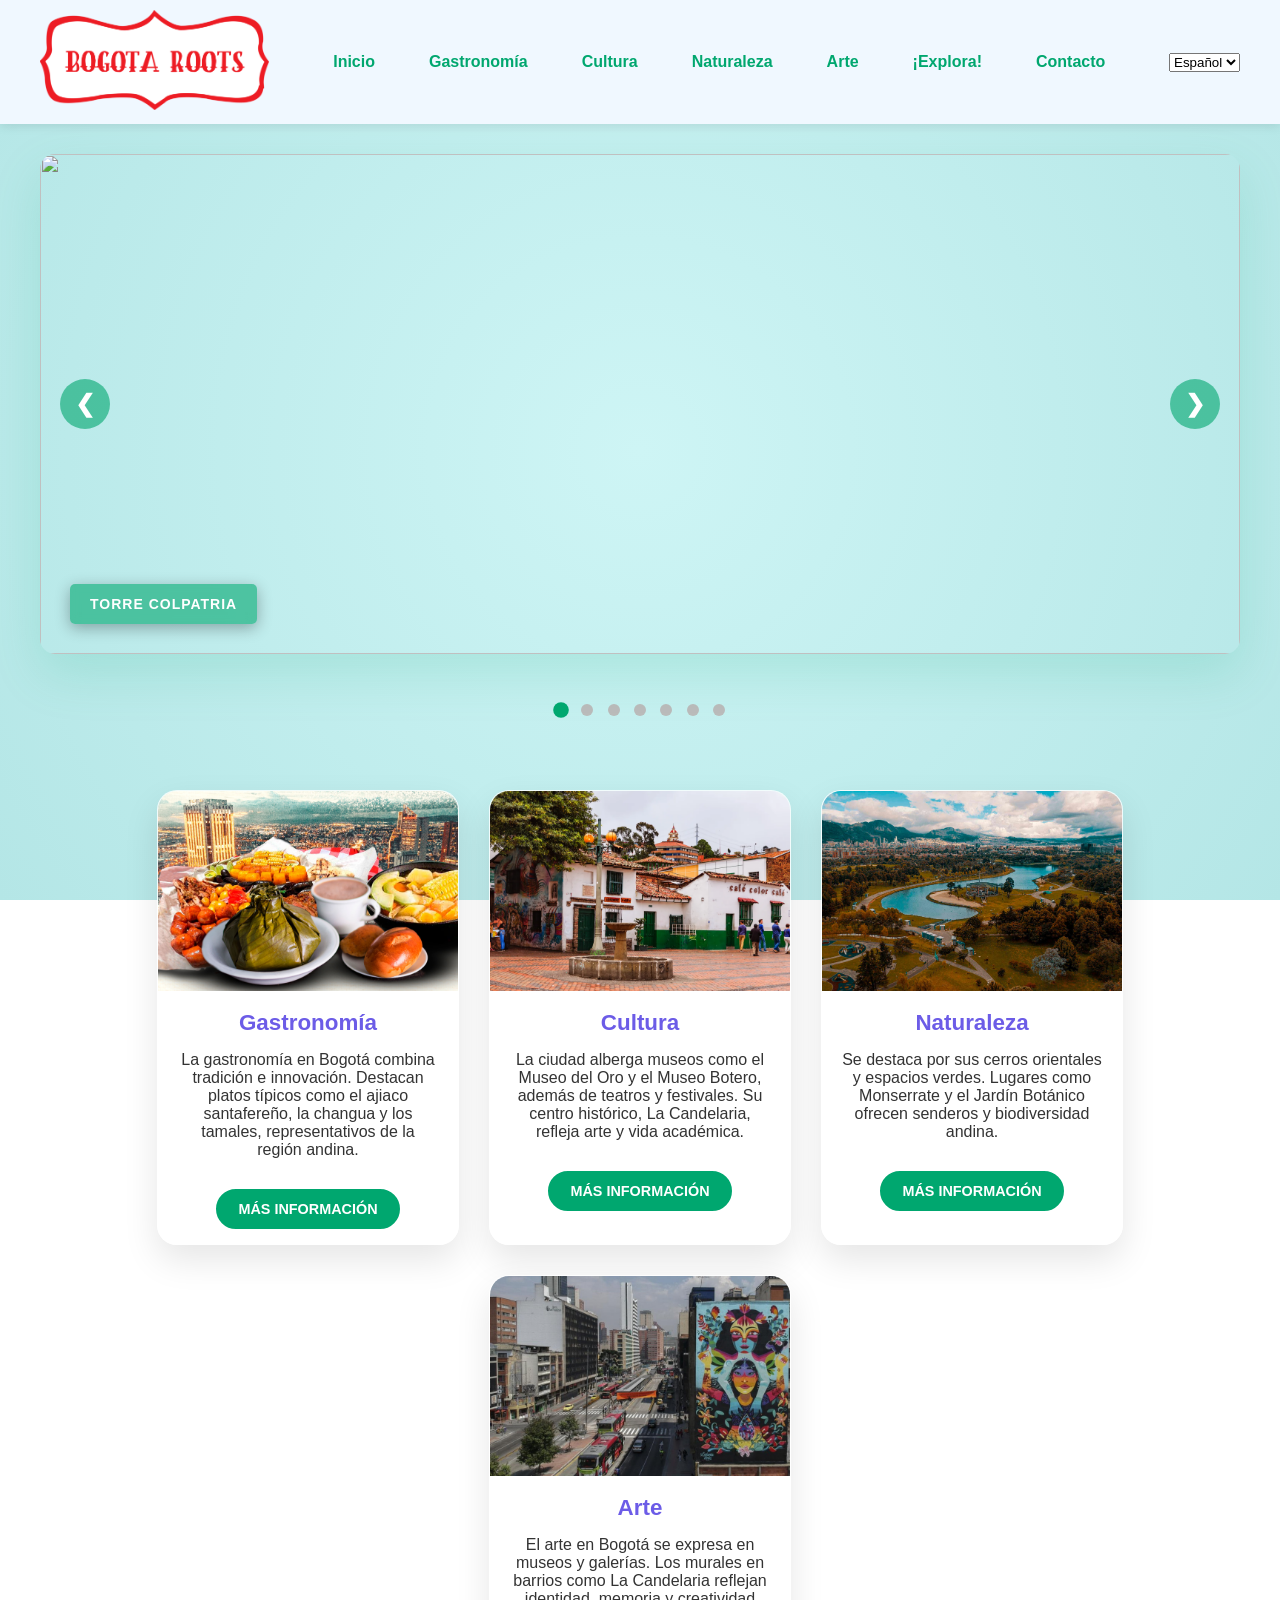
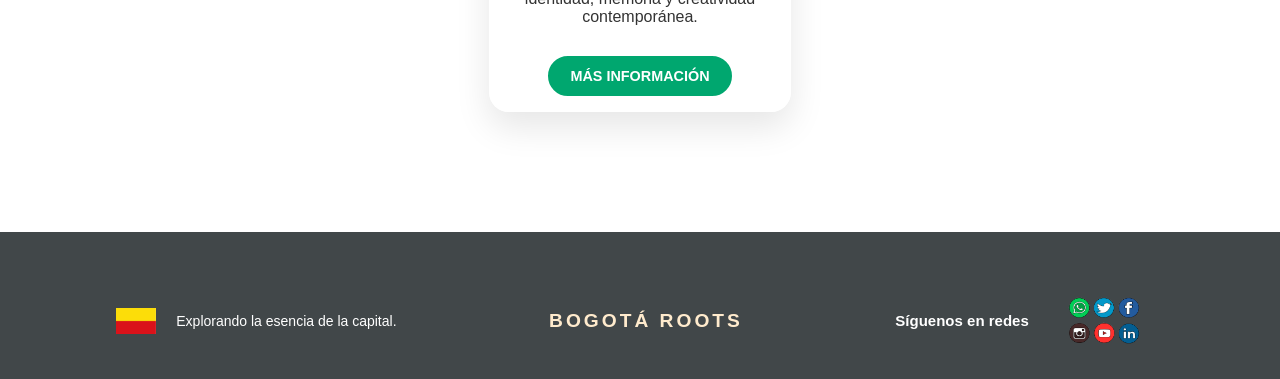
==== index.html @ 473b8977 "Add files via upload" ====
<!DOCTYPE html>

<html lang="es">

<head>

 <meta charset="UTF-8">

    <meta name="viewport" content="width=device-width, initial-scale=1.0">

    <title>Bogotá Roots</title>

    <link rel="stylesheet" href="css/estilos.css">

</head>

<body>

    <header>

        <div class="logo">

            <img src="images/BR.png" alt="Escudo de Bogotá" title="Bogotá Roots">

        </div>

        <nav>
    <ul>
        <li><a href="video.html" data-key="nav-inicio">Inicio</a></li>
        <li><a href="gastronomia.html" data-key="nav-gastronomia">Gastronomía</a></li>
        <li><a href="cultura.html" data-key="nav-cultura">Cultura</a></li>
        <li><a href="naturaleza.html" data-key="nav-naturaleza">Naturaleza</a></li>
        <li><a href="arte.html" data-key="nav-arte">Arte</a></li>
        <li><a href="explora!.html" data-key="nav-explora">¡Explora!</a></li>
        <li><a href="contacto.html" data-key="nav-contacto">Contacto</a></li>
    </ul>
</nav>
        <div class="idioma">
        <select id="language-select" onchange="changeLanguage()">
            <option value="es">Español</option>
            <option value="en">English</option>
        </select>
    </div>

    </header>

    <div class="slideshow-container">
        <div class="mySlides fade">
            <img src="images/fondo bogota.jpg" style="width:100%">
            <div class="text">Torre Colpatria</div>
        </div>

        <div class="mySlides fade">
            <img src="images/fondo bogota 2.jpg" style="width:100%">
            <div class="text">Catedral Primada</div>
        </div>

        <div class="mySlides fade">
            <img src="images/Monserrate-Bogota.jpg" style="width:100%">
            <div class="text">Monserrate</div>
        </div>

        <div class="mySlides fade">
            <img src="images/rock al parque.jpg" style="width:100%">
            <div class="text">Rock al Parque</div>
        </div>

        <div class="mySlides fade">
            <img src="images/chorro de quevedo.jpg" style="width:100%">
            <div class="text">Chorro de Quevedo</div>
        </div>

        <div class="mySlides fade">
            <img src="images/parque de la 93.jpg" style="width:100%">
            <div class="text">Parque de la 93</div>
        </div>

        <div class="mySlides fade">
            <img src="images/jardin botanico.jpg" style="width:100%">
            <div class="text">Jardín Botánico</div>
        </div>

        <a class="prev" onclick="plusSlides(-1)">&#10094;</a>
        <a class="next" onclick="plusSlides(1)">&#10095;</a>
    </div>

    <br>

    <div style="text-align:center">
        <span class="dot" onclick="currentSlide(1)"></span>
        <span class="dot" onclick="currentSlide(2)"></span>
        <span class="dot" onclick="currentSlide(3)"></span>
        <span class="dot" onclick="currentSlide(4)"></span>
        <span class="dot" onclick="currentSlide(5)"></span>
        <span class="dot" onclick="currentSlide(6)"></span>
        <span class="dot" onclick="currentSlide(7)"></span>
    </div>



    <section class="destacados">

        <div class="tarjetas">

            <div class="tarjeta">

                <img src="images/gastronomia.jpg" alt="Gastronomía">

                <h3>Gastronomía</h3>

                <p>La gastronomía en Bogotá combina tradición e innovación. Destacan platos típicos como el ajiaco santafereño, la changua y los tamales, representativos de la región andina.</p>

                <a href="gastronomia.html" class="btn" data-key="btn-mas">Más información</a>

            </div>

            <div class="tarjeta">

                <img src="images/cultura.jpg" alt="Cultura">

                <h3>Cultura</h3>

                <p>La ciudad alberga museos como el Museo del Oro y el Museo Botero, además de teatros y festivales. Su centro histórico, La Candelaria, refleja arte y vida académica.</p>

                <a href="cultura.html" class="btn" data-key="btn-mas">Más información</a>

            </div>

            <div class="tarjeta">

                <img src="images/nature.jpg" alt="Naturaleza">

                <h3>Naturaleza</h3>

                <p>Se destaca por sus cerros orientales y espacios verdes. Lugares como Monserrate y el Jardín Botánico ofrecen senderos y biodiversidad andina.</p>

                <a href="naturaleza.html" class="btn" data-key="btn-mas">Más información</a>

            </div>

            <div class="tarjeta">

                <img src="images/arte.jpg" alt="Arte">

                <h3>Arte</h3>

                <p>El arte en Bogotá se expresa en museos y galerías. Los murales en barrios como La Candelaria reflejan identidad, memoria y creatividad contemporánea.</p>

                <a href="arte.html" class="btn" data-key="btn-mas">Más información</a>

            </div>

        </div>

    </section>



    <footer>

    <div class="footer-container">

       <div class="footer-left">

    <div class="legend-wrapper">

        <img src="images/Bandera_bogota.png" alt="Bandera de Bogotá" class="footer-flag">

        <p data-key="footer-leyenda">Explorando la esencia de la capital.</p>

    </div>

</div>



        <div class="footer-center">

            <h1>Bogotá Roots</h1>

        </div>



        <div class="footer-right">

    <div class="social-wrapper">

        <span>Síguenos en redes</span>

        <img src="images/redes.png" alt="Redes Sociales" class="footer-social-img">

    </div>

</div>

</footer>



    <script>

        let slideIndex = 0;

        let timeoutId;

        showSlides();



        function plusSlides(n) {

            clearTimeout(timeoutId);

            showManual(slideIndex += n);

        }



        function currentSlide(n) {

            clearTimeout(timeoutId);

            showManual(slideIndex = n);

        }



        function showSlides() {

            let i;

            let slides = document.getElementsByClassName("mySlides");

            let dots = document.getElementsByClassName("dot");

            for (i = 0; i < slides.length; i++) {

                slides[i].style.display = "none";  

            }

            slideIndex++;

            if (slideIndex > slides.length) {slideIndex = 1}    

            for (i = 0; i < dots.length; i++) {

                dots[i].className = dots[i].className.replace(" active", "");

            }

            slides[slideIndex-1].style.display = "block";  

            dots[slideIndex-1].className += " active";

            timeoutId = setTimeout(showSlides, 5000);

        }



        function showManual(n) {

            let i;

            let slides = document.getElementsByClassName("mySlides");

            let dots = document.getElementsByClassName("dot");

            if (n > slides.length) {slideIndex = 1}    

            if (n < 1) {slideIndex = slides.length}

            for (i = 0; i < slides.length; i++) {

                slides[i].style.display = "none";  

            }

            for (i = 0; i < dots.length; i++) {

                dots[i].className = dots[i].className.replace(" active", "");

            }

            slides[slideIndex-1].style.display = "block";  

            dots[slideIndex-1].className += " active";

            timeoutId = setTimeout(showSlides, 5000);

        }

    </script>

</body>

</html>
---- css/estilos.css ----
body {
    font-family: 'Montserrat', sans-serif;
    margin: 0;
    padding: 0;
    color: #333;
    background: radial-gradient(circle, rgba(206,245,245,1) 0%, rgba(180,230,230,1) 100%);
    background-attachment: fixed;
    min-height: 100vh;
}

h1 {
    font-family: 'Montserrat', sans-serif;
    font-weight: 700;
    text-transform: uppercase;
    letter-spacing: 3px; 
    font-size: 2.5rem;
}

h2 {
    font-family: 'Montserrat', sans-serif;
    font-weight: 700;
    color: #2d3436;
    font-size: 2rem;
    margin-bottom: 20px;
}

h3 {
    font-family: 'Montserrat', sans-serif;
    font-weight: 700;
    color: #6c5ce7; 
    font-size: 1.4rem;
    margin-top: 15px;
}

a {
    text-decoration: none;
    color: rgb(0, 167, 111);
    transition: 0.3s;
}

header {
    display: flex;
    flex-wrap: wrap;
    justify-content: space-between;
    align-items: center;
    background-color: aliceblue;
    color: black;
    padding: 10px 40px;
    box-shadow: 0 2px 10px rgba(0,0,0,0.1);
}

header .logo img {
    max-height: 100px;
    width: auto;
}

header nav ul {
    list-style: none;
    margin: 0;
    padding: 0;
    display: flex;
}

header nav ul li {
    margin: 0 15px;
}

header nav ul li a {
    font-weight: 700;
    padding: 8px 12px;
    border-radius: 5px;
}

header nav ul li a:hover {
    color: white;
    background-color: #00a76f;
    border-bottom: none;
}

.slideshow-container {
    max-width: 1200px; 
    position: relative;
    margin: 30px auto; 
    overflow: hidden;
    border-radius: 15px; 
    box-shadow: 0 20px 50px rgba(0, 167, 111, 0.15); 
}

.mySlides img {
    width: 100%;
    height: 500px;
    object-fit: cover;
    vertical-align: middle;
}

.prev, .next {
    cursor: pointer;
    position: absolute;
    top: 50%;
    transform: translateY(-50%);
    width: 50px;
    height: 50px;
    display: flex;
    align-items: center;
    justify-content: center;
    color: white;
    font-weight: bold;
    font-size: 24px;
    transition: 0.4s ease;
    border-radius: 50%;
    user-select: none;
    background-color: rgba(0, 167, 111, 0.6);
    text-decoration: none;
    z-index: 10;
}

.next {
    right: 20px;
}

.prev {
    left: 20px;
}

.prev:hover, .next:hover {
    background-color: rgba(0, 0, 0, 0.8);
    transform: translateY(-50%) scale(1.1);
}

.text {
    color: #ffffff;
    font-size: 14px;
    font-weight: 700;
    text-transform: uppercase;
    letter-spacing: 1px;
    padding: 12px 20px;
    position: absolute;
    bottom: 30px;
    left: 30px;
    background-color: rgba(0, 167, 111, 0.6);
    border-radius: 5px;
    backdrop-filter: blur(5px);
    box-shadow: 0 4px 15px rgba(0,0,0,0.3);
}

.dot {
    cursor: pointer;
    height: 12px;
    width: 12px;
    margin: 0 5px;
    background-color: #bbb;
    border-radius: 50%;
    display: inline-block;
    transition: 0.3s;
}

.active, .dot:hover {
    background-color: #00a76f;
    transform: scale(1.3);
}

.fade {
    animation-name: fade;
    animation-duration: 1.5s;
}

@keyframes fade {
    from {opacity: .4} 
    to {opacity: 1}
}

.destacados {
    padding: 50px 20px;
    text-align: center;
}

.tarjetas {
    display: flex;
    justify-content: center;
    flex-wrap: wrap;
    gap: 30px;
    padding: 20px;
}

.tarjeta {
    background-color: rgba(255, 255, 255, 0.7);
    backdrop-filter: blur(10px);
    border-radius: 20px;
    width: 300px;
    overflow: hidden;
    box-shadow: 0 15px 35px rgba(0, 0, 0, 0.1);
    transition: 0.4s ease;
    border: 1px solid rgba(255, 255, 255, 0.3);
}

.tarjeta:hover {
    transform: translateY(-10px);
    box-shadow: 0 20px 40px rgba(0, 167, 111, 0.2); 
}

.tarjeta img {
    width: 100%;
    height: 200px;
    object-fit: cover;
}

.tarjeta h3, .tarjeta p, .tarjeta .btn {
    margin: 15px 20px;
}

.btn {
    display: inline-block;
    padding: 10px 20px;
    background-color: #00a76f;
    color: #ffffff;
    border-radius: 50px;
    font-size: 0.9rem;
    font-weight: 700;
    text-transform: uppercase;
    transition: 0.3s;
    border: 2px solid #00a76f;
}

.btn:hover {
    background-color: transparent;
    color: #00a76f;
}

footer {
    background-color: rgba(45, 52, 54, 0.9);
    color: #ffffff;
    padding: 60px 0 30px 0;
    margin-top: 50px;
}

.footer-container {
    display: flex;
    justify-content: space-around;
    align-items: center;
    max-width: 1200px;
    margin: 0 auto;
    flex-wrap: wrap;
}
.footer-left {
    display: flex;
    align-items: center;
}

.legend-wrapper {
    display: flex;
    align-items: center;
    gap: 10px;
}

.footer-flag {
    height: 20px; 
    width: auto;
    margin: 0;
}

.legend-wrapper p {
    margin: 0;
    font-size: 14px;
}

.footer-flag {
    height: 25px;
    width: auto;
}

.footer-center h1 {
    font-size: 1.2rem; 
    color: blanchedalmond;
    margin: 0;
}

.footer-social-img {
    height: 50px; 
    width: auto;
    transition: transform 0.3s ease, filter 0.3s ease;
    cursor: pointer;
}

.footer-social-img:hover {
    transform: scale(1.2); 
    filter: brightness(1.2); 
}

.social-wrapper {
    display: flex;
    align-items: center;
    gap: 15px; 
}

.social-wrapper span {
    font-size: 15px;
    font-weight: 600;
}

/* ESTILOS PÁGINA GASTRONOMÍA */


.seccion-detalle {
    max-width: 1200px;
    margin: 40px auto;
    padding: 20px;
    font-family: 'Montserrat', sans-serif; 
}
.titulo-seccion {
    text-align: center;
    font-size: 3.5rem;
    font-weight: 800;
    margin: 60px 0 20px 0;
    text-transform: uppercase;
    letter-spacing: 1px;
    
   
    background: linear-gradient(to right, #6c5ce7, #00a76f);
    -webkit-background-clip: text;
    -webkit-text-fill-color: transparent;
    
    
    text-shadow: 2px 4px 10px rgba(0, 0, 0, 0.1);
    
    
    font-family: 'Montserrat', sans-serif;
}
.subtitulo {
    color: #00a76f; 
    border-left: 8px solid #00a76f;
    padding-left: 15px;
    margin: 40px 0 20px 0;
}


.experiencias-grid {
    display: grid;
    grid-template-columns: repeat(auto-fit, minmax(300px, 1fr));
    gap: 30px;
    margin-bottom: 50px;
}


.experiencia-item {
    background: rgba(255, 255, 255, 0.7); 
    backdrop-filter: blur(10px);
    border-radius: 15px;
    overflow: hidden; 
    box-shadow: 0 15px 35px rgba(0, 0, 0, 0.1);
    transition: 0.4s ease;
    border: 1px solid rgba(255, 255, 255, 0.3); 
    display: flex;
    flex-direction: column;
}

.experiencia-item:hover {
    transform: translateY(-10px); 
}


.experiencia-item img {
    width: 100%;
    height: 250px;
    object-fit: cover; 
}

.experiencia-item h4 {
    padding: 15px 15px 5px 15px;
    color: #6c5ce7; 
    font-size: 1.4rem;
    font-weight: 700;
    font-family: 'Montserrat', sans-serif;
}

.experiencia-item p {
    padding: 0 15px 20px 15px;
    color: #333; 
    line-height: 1.6;
    font-size: 1rem;
}


nav ul li a[href="index.html"] {
    background-color: #00a76f;
    color: white;
    padding: 10px 20px;
    border-radius: 20px;
    text-decoration: none;
    font-weight: bold;
    transition: 0.3s;
}

nav ul li a[href="index.html"]:hover {
    background-color: #007d53;
}

.footer-flag {
    width: 40px;
    height: auto;
    margin-right: 10px;
}

.footer-social-img {
    width: 120px;
    height: auto;
}

@media (max-width: 800px) {
    header {
        flex-direction: column;
    }
    header nav ul {
        flex-direction: column;
        align-items: center;
        margin-top: 20px;
    }
    header nav ul li {
        margin: 10px 0;
    }
}
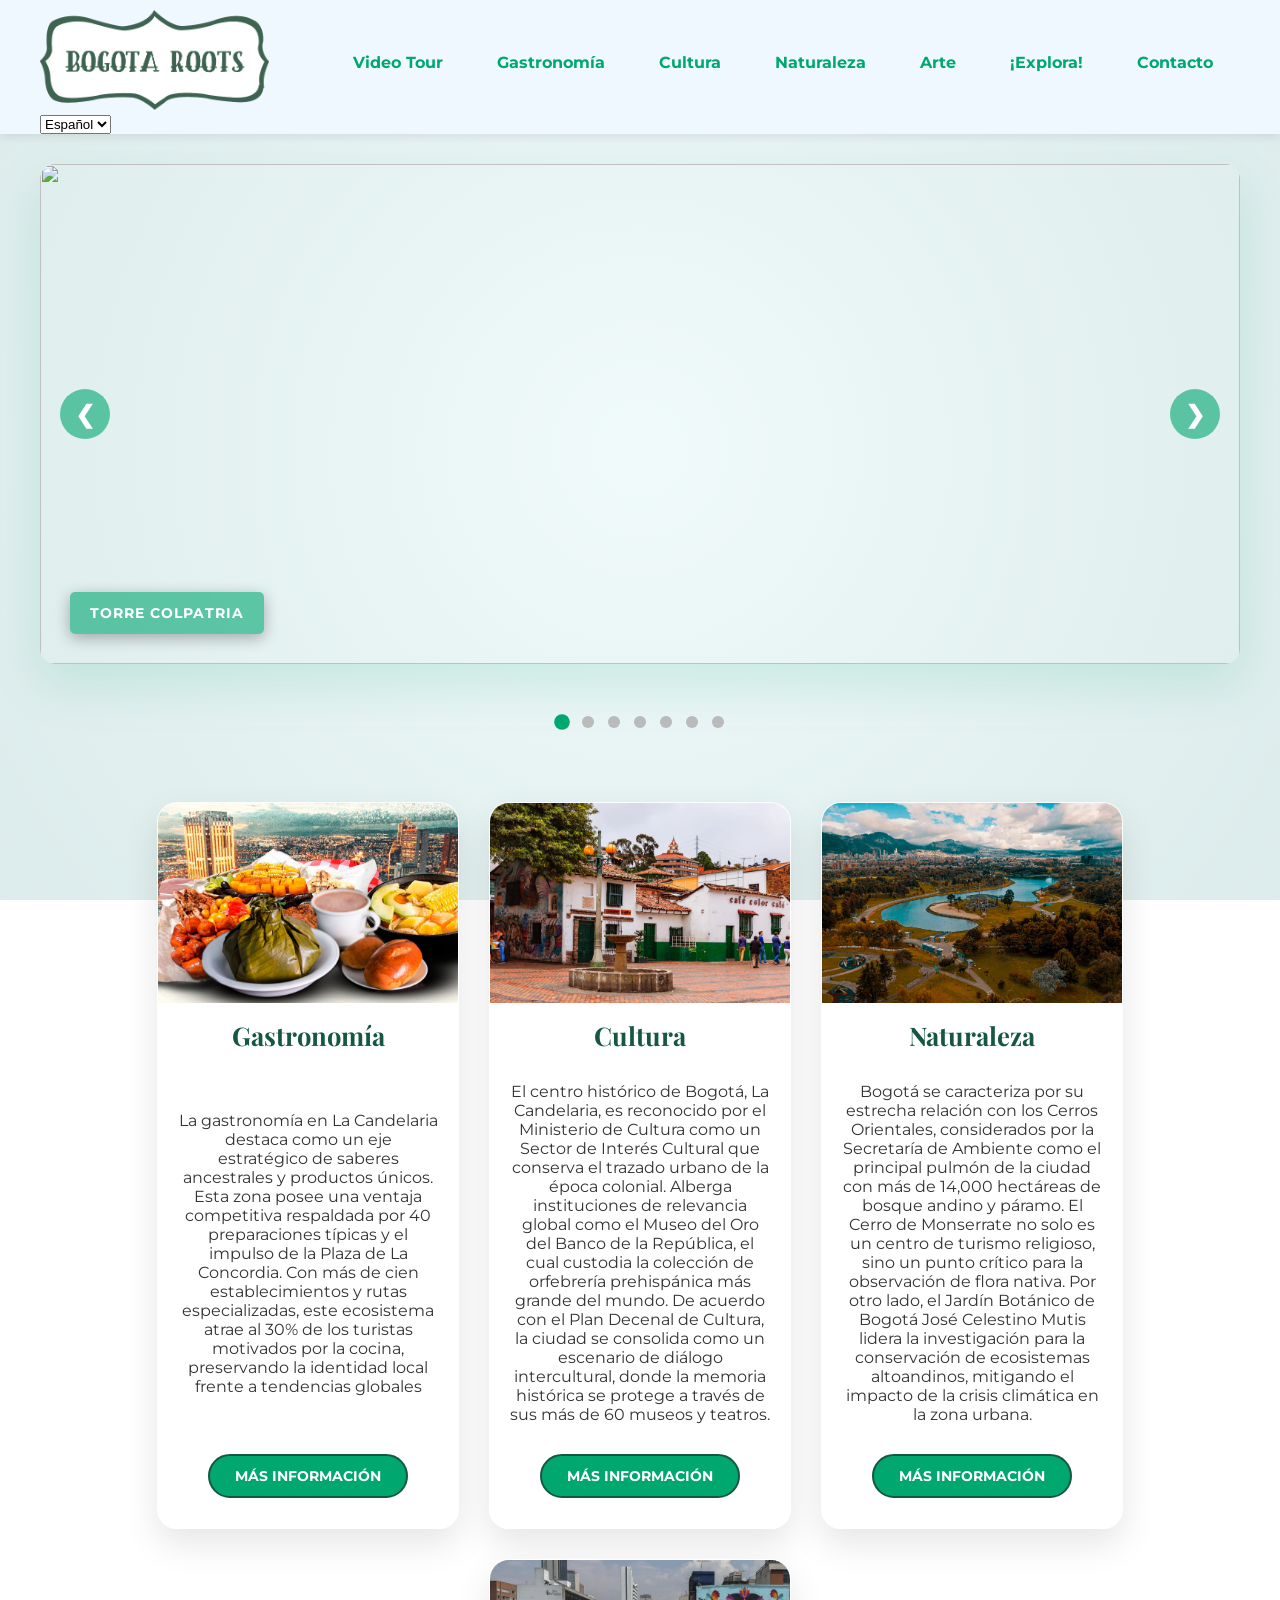
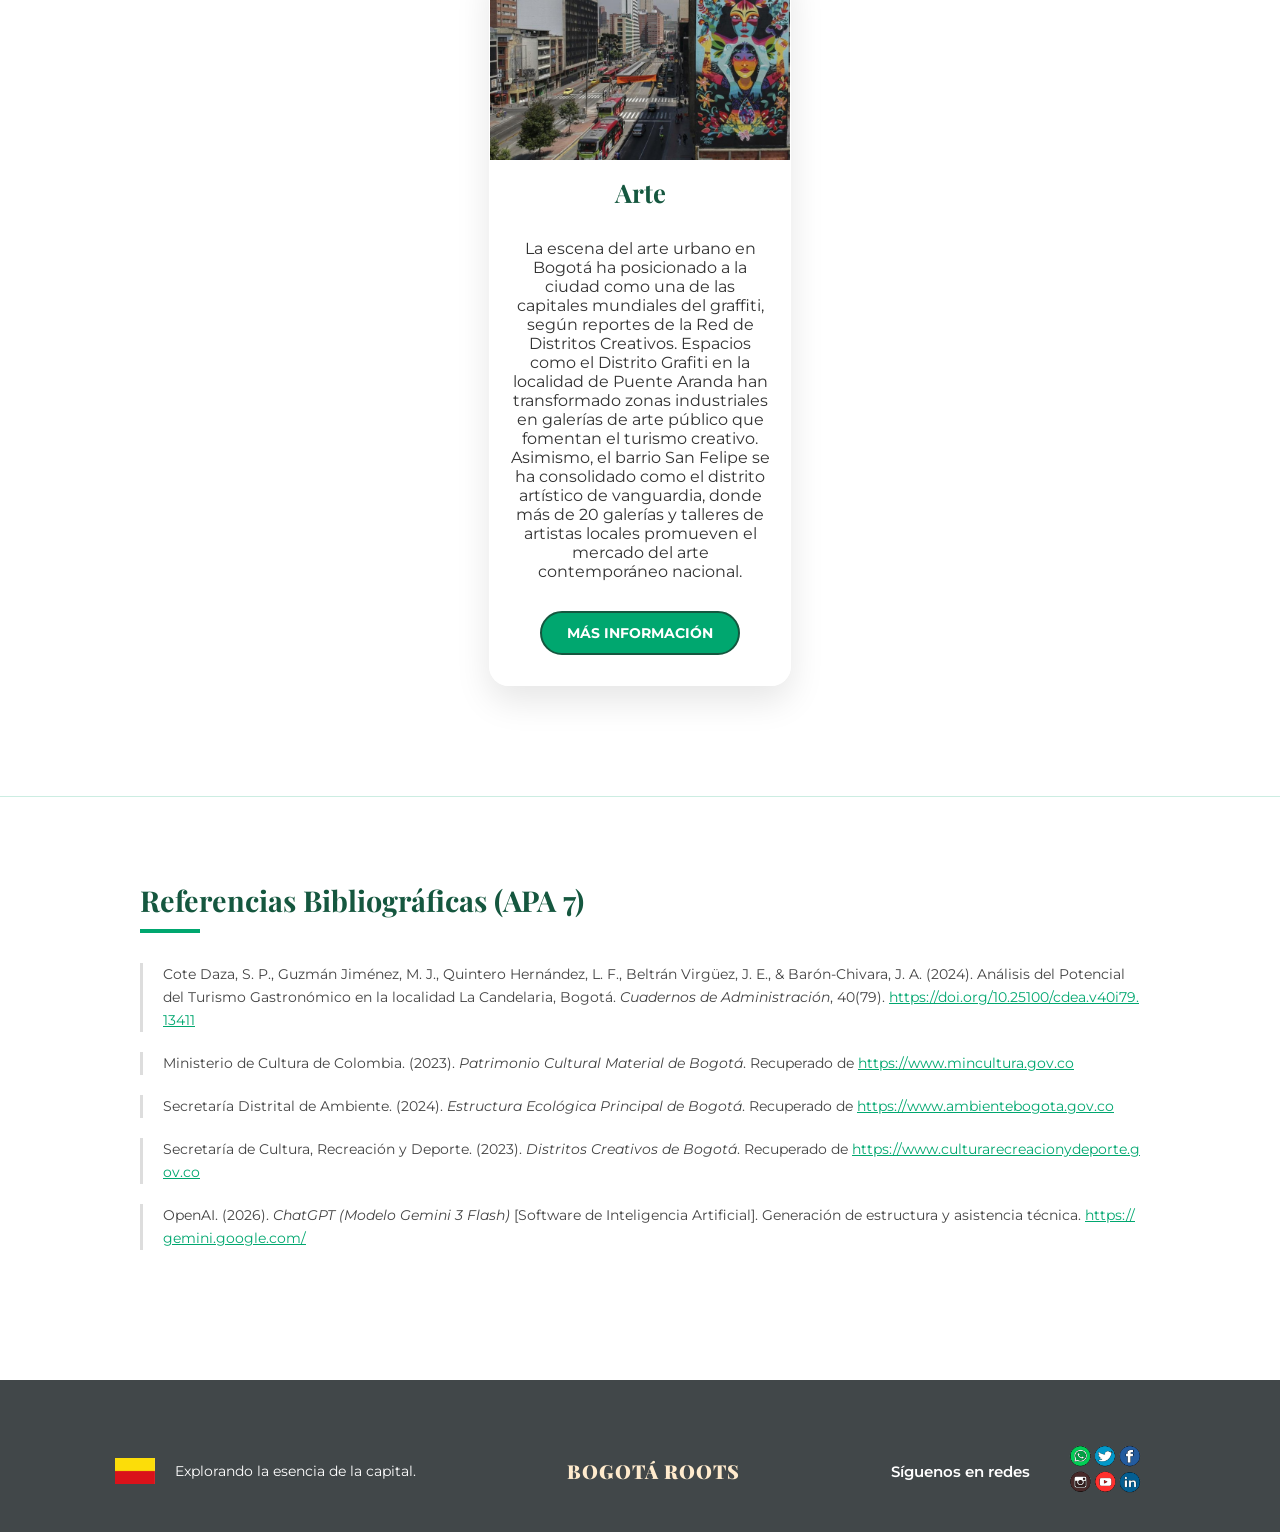
==== commit 2d5d4bdb: "Add files via upload" ====
--- a/index.html
+++ b/index.html
@@ -20,13 +20,13 @@
 
         <div class="logo">
 
-            <img src="images/BR.png" alt="Escudo de Bogotá" title="Bogotá Roots">
+            <img src="images/BR.png" alt="Logo" title="Bogotá Roots">
 
         </div>
 
         <nav>
     <ul>
-        <li><a href="video.html" data-key="nav-inicio">Inicio</a></li>
+        <li><a href="video.html" data-key="nav-inicio">Video Tour</a></li>
         <li><a href="gastronomia.html" data-key="nav-gastronomia">Gastronomía</a></li>
         <li><a href="cultura.html" data-key="nav-cultura">Cultura</a></li>
         <li><a href="naturaleza.html" data-key="nav-naturaleza">Naturaleza</a></li>
@@ -108,7 +108,7 @@
 
                 <h3>Gastronomía</h3>
 
-                <p>La gastronomía en Bogotá combina tradición e innovación. Destacan platos típicos como el ajiaco santafereño, la changua y los tamales, representativos de la región andina.</p>
+                <p>La gastronomía en La Candelaria destaca como un eje estratégico de saberes ancestrales y productos únicos. Esta zona posee una ventaja competitiva respaldada por 40 preparaciones típicas y el impulso de la Plaza de La Concordia. Con más de cien establecimientos y rutas especializadas, este ecosistema atrae al 30% de los turistas motivados por la cocina, preservando la identidad local frente a tendencias globales</p>
 
                 <a href="gastronomia.html" class="btn" data-key="btn-mas">Más información</a>
 
@@ -120,7 +120,7 @@
 
                 <h3>Cultura</h3>
 
-                <p>La ciudad alberga museos como el Museo del Oro y el Museo Botero, además de teatros y festivales. Su centro histórico, La Candelaria, refleja arte y vida académica.</p>
+                <p>El centro histórico de Bogotá, La Candelaria, es reconocido por el Ministerio de Cultura como un Sector de Interés Cultural que conserva el trazado urbano de la época colonial. Alberga instituciones de relevancia global como el Museo del Oro del Banco de la República, el cual custodia la colección de orfebrería prehispánica más grande del mundo. De acuerdo con el Plan Decenal de Cultura, la ciudad se consolida como un escenario de diálogo intercultural, donde la memoria histórica se protege a través de sus más de 60 museos y teatros.</p>
 
                 <a href="cultura.html" class="btn" data-key="btn-mas">Más información</a>
 
@@ -132,7 +132,7 @@
 
                 <h3>Naturaleza</h3>
 
-                <p>Se destaca por sus cerros orientales y espacios verdes. Lugares como Monserrate y el Jardín Botánico ofrecen senderos y biodiversidad andina.</p>
+                <p>Bogotá se caracteriza por su estrecha relación con los Cerros Orientales, considerados por la Secretaría de Ambiente como el principal pulmón de la ciudad con más de 14,000 hectáreas de bosque andino y páramo. El Cerro de Monserrate no solo es un centro de turismo religioso, sino un punto crítico para la observación de flora nativa. Por otro lado, el Jardín Botánico de Bogotá José Celestino Mutis lidera la investigación para la conservación de ecosistemas altoandinos, mitigando el impacto de la crisis climática en la zona urbana.</p>
 
                 <a href="naturaleza.html" class="btn" data-key="btn-mas">Más información</a>
 
@@ -144,7 +144,7 @@
 
                 <h3>Arte</h3>
 
-                <p>El arte en Bogotá se expresa en museos y galerías. Los murales en barrios como La Candelaria reflejan identidad, memoria y creatividad contemporánea.</p>
+                <p>La escena del arte urbano en Bogotá ha posicionado a la ciudad como una de las capitales mundiales del graffiti, según reportes de la Red de Distritos Creativos. Espacios como el Distrito Grafiti en la localidad de Puente Aranda han transformado zonas industriales en galerías de arte público que fomentan el turismo creativo. Asimismo, el barrio San Felipe se ha consolidado como el distrito artístico de vanguardia, donde más de 20 galerías y talleres de artistas locales promueven el mercado del arte contemporáneo nacional.</p>
 
                 <a href="arte.html" class="btn" data-key="btn-mas">Más información</a>
 
@@ -153,7 +153,24 @@
         </div>
 
     </section>
-
+<section class="seccion-referencias">
+    <div class="contenedor-referencias">
+        <h2 class="titulo-referencias">Referencias Bibliográficas (APA 7)</h2>
+        <div class="linea-decorativa"></div>
+        
+        <ul class="lista-referencias">
+            <li>Cote Daza, S. P., Guzmán Jiménez, M. J., Quintero Hernández, L. F., Beltrán Virgüez, J. E., & Barón-Chivara, J. A. (2024). Análisis del Potencial del Turismo Gastronómico en la localidad La Candelaria, Bogotá. <i>Cuadernos de Administración</i>, 40(79). <a href="https://doi.org/10.25100/cdea.v40i79.13411" target="_blank">https://doi.org/10.25100/cdea.v40i79.13411</a></li>
+            
+            <li>Ministerio de Cultura de Colombia. (2023). <i>Patrimonio Cultural Material de Bogotá</i>. Recuperado de <a href="https://www.mincultura.gov.co" target="_blank">https://www.mincultura.gov.co</a></li>
+            
+            <li>Secretaría Distrital de Ambiente. (2024). <i>Estructura Ecológica Principal de Bogotá</i>. Recuperado de <a href="https://www.ambientebogota.gov.co" target="_blank">https://www.ambientebogota.gov.co</a></li>
+            
+            <li>Secretaría de Cultura, Recreación y Deporte. (2023). <i>Distritos Creativos de Bogotá</i>. Recuperado de <a href="https://www.culturarecreacionydeporte.gov.co" target="_blank">https://www.culturarecreacionydeporte.gov.co</a></li>
+            
+            <li>OpenAI. (2026). <i>ChatGPT (Modelo Gemini 3 Flash)</i> [Software de Inteligencia Artificial]. Generación de estructura y asistencia técnica. <a href="https://gemini.google.com/" target="_blank">https://gemini.google.com/</a></li>
+        </ul>
+    </div>
+</section>
 
 
     <footer>
@@ -187,8 +204,10 @@
     <div class="social-wrapper">
 
         <span>Síguenos en redes</span>
+        <a href="https://linktr.ee/CoversNoPro" target="_blank" rel="noopener noreferrer">
 
         <img src="images/redes.png" alt="Redes Sociales" class="footer-social-img">
+        </a>
 
     </div>
 
--- a/css/estilos.css
+++ b/css/estilos.css
@@ -1,34 +1,37 @@
+@import url('https://fonts.googleapis.com/css2?family=Montserrat:wght@300;400;700&family=Playfair+Display:wght@700;900&display=swap');
+
 body {
     font-family: 'Montserrat', sans-serif;
     margin: 0;
     padding: 0;
     color: #333;
-    background: radial-gradient(circle, rgba(206,245,245,1) 0%, rgba(180,230,230,1) 100%);
+    background: radial-gradient(circle, rgba(240,250,250,1) 0%, rgba(220,235,235,1) 100%);
     background-attachment: fixed;
     min-height: 100vh;
 }
 
 h1 {
-    font-family: 'Montserrat', sans-serif;
+    font-family: 'Playfair Display', serif; 
+    font-weight: 900;
+    text-transform: uppercase;
+    letter-spacing: 1px; 
+    font-size: 3rem;
+}
+
+h2 {
+    font-family: 'Playfair Display', serif; 
     font-weight: 700;
-    text-transform: uppercase;
-    letter-spacing: 3px; 
-    font-size: 2.5rem;
-}
-
-h2 {
-    font-family: 'Montserrat', sans-serif;
+    color: #15573f; 
+    font-size: 2.2rem;
+    margin-bottom: 25px;
+}
+
+
+h3, .tarjeta h3, .experiencia-item h4 {
+    font-family: 'Playfair Display', serif;
     font-weight: 700;
-    color: #2d3436;
-    font-size: 2rem;
-    margin-bottom: 20px;
-}
-
-h3 {
-    font-family: 'Montserrat', sans-serif;
-    font-weight: 700;
-    color: #6c5ce7; 
-    font-size: 1.4rem;
+    color: #15573f; 
+    font-size: 1.6rem;
     margin-top: 15px;
 }
 
@@ -45,7 +48,7 @@
     align-items: center;
     background-color: aliceblue;
     color: black;
-    padding: 10px 40px;
+    padding: 10px 40px 0px 40px;
     box-shadow: 0 2px 10px rgba(0,0,0,0.1);
 }
 
@@ -191,6 +194,17 @@
     box-shadow: 0 15px 35px rgba(0, 0, 0, 0.1);
     transition: 0.4s ease;
     border: 1px solid rgba(255, 255, 255, 0.3);
+
+   
+    display: flex;
+    flex-direction: column;
+    min-height: 620px; 
+}
+.tarjeta p {
+    margin: 15px 20px;
+    flex-grow: 1; 
+    display: flex;
+    align-items: center; 
 }
 
 .tarjeta:hover {
@@ -207,18 +221,26 @@
 .tarjeta h3, .tarjeta p, .tarjeta .btn {
     margin: 15px 20px;
 }
+.tarjeta .btn {
+    align-self: center; 
+    margin-bottom: 30px; 
+    width: fit-content;
+}
 
 .btn {
     display: inline-block;
-    padding: 10px 20px;
+    padding: 12px 25px;
     background-color: #00a76f;
     color: #ffffff;
     border-radius: 50px;
-    font-size: 0.9rem;
+    font-family: 'Montserrat', sans-serif;
+    font-size: 0.85rem;
     font-weight: 700;
     text-transform: uppercase;
     transition: 0.3s;
-    border: 2px solid #00a76f;
+    border: 2px solid #15573f; 
+    margin: 15px 20px 25px 20px; 
+    align-self: center;
 }
 
 .btn:hover {
@@ -308,9 +330,9 @@
 }
 .titulo-seccion {
     text-align: center;
-    font-size: 3.5rem;
-    font-weight: 800;
-    margin: 60px 0 20px 0;
+    font-size: 2.0rem;
+    font-weight: 900;
+    margin: 5px 0 5px 0;
     text-transform: uppercase;
     letter-spacing: 1px;
     
@@ -417,4 +439,65 @@
     header nav ul li {
         margin: 10px 0;
     }
+}
+/*REFERENCIAS (APA 7)*/
+
+.seccion-referencias {
+    background-color: rgba(255, 255, 255, 0.5); 
+    backdrop-filter: blur(5px);
+    padding: 60px 20px;
+    margin-top: 40px;
+    border-top: 1px solid rgba(0, 167, 111, 0.2);
+}
+
+.contenedor-referencias {
+    max-width: 1000px;
+    margin: 0 auto;
+    text-align: left; 
+}
+
+.titulo-referencias {
+    font-family: 'Playfair Display', serif; 
+    color: #15573f; 
+    font-size: 1.8rem;
+    margin-bottom: 10px;
+    background: none; 
+    -webkit-text-fill-color: initial; 
+}
+
+.linea-decorativa {
+    width: 60px;
+    height: 4px;
+    background-color: #00a76f;
+    margin-bottom: 30px;
+}
+
+.lista-referencias {
+    list-style: none;
+    padding: 0;
+}
+
+.lista-referencias li {
+    font-size: 0.9rem;
+    color: #444;
+    margin-bottom: 20px;
+    line-height: 1.6;
+    padding-left: 20px;
+    border-left: 3px solid #ddd;
+    transition: 0.3s;
+}
+
+.lista-referencias li:hover {
+    border-left: 3px solid #00a76f;
+    color: #000;
+}
+
+.lista-referencias a {
+    color: #00a76f;
+    text-decoration: underline;
+    word-break: break-all;
+}
+
+.lista-referencias a:hover {
+    color: #6c5ce7; 
 }
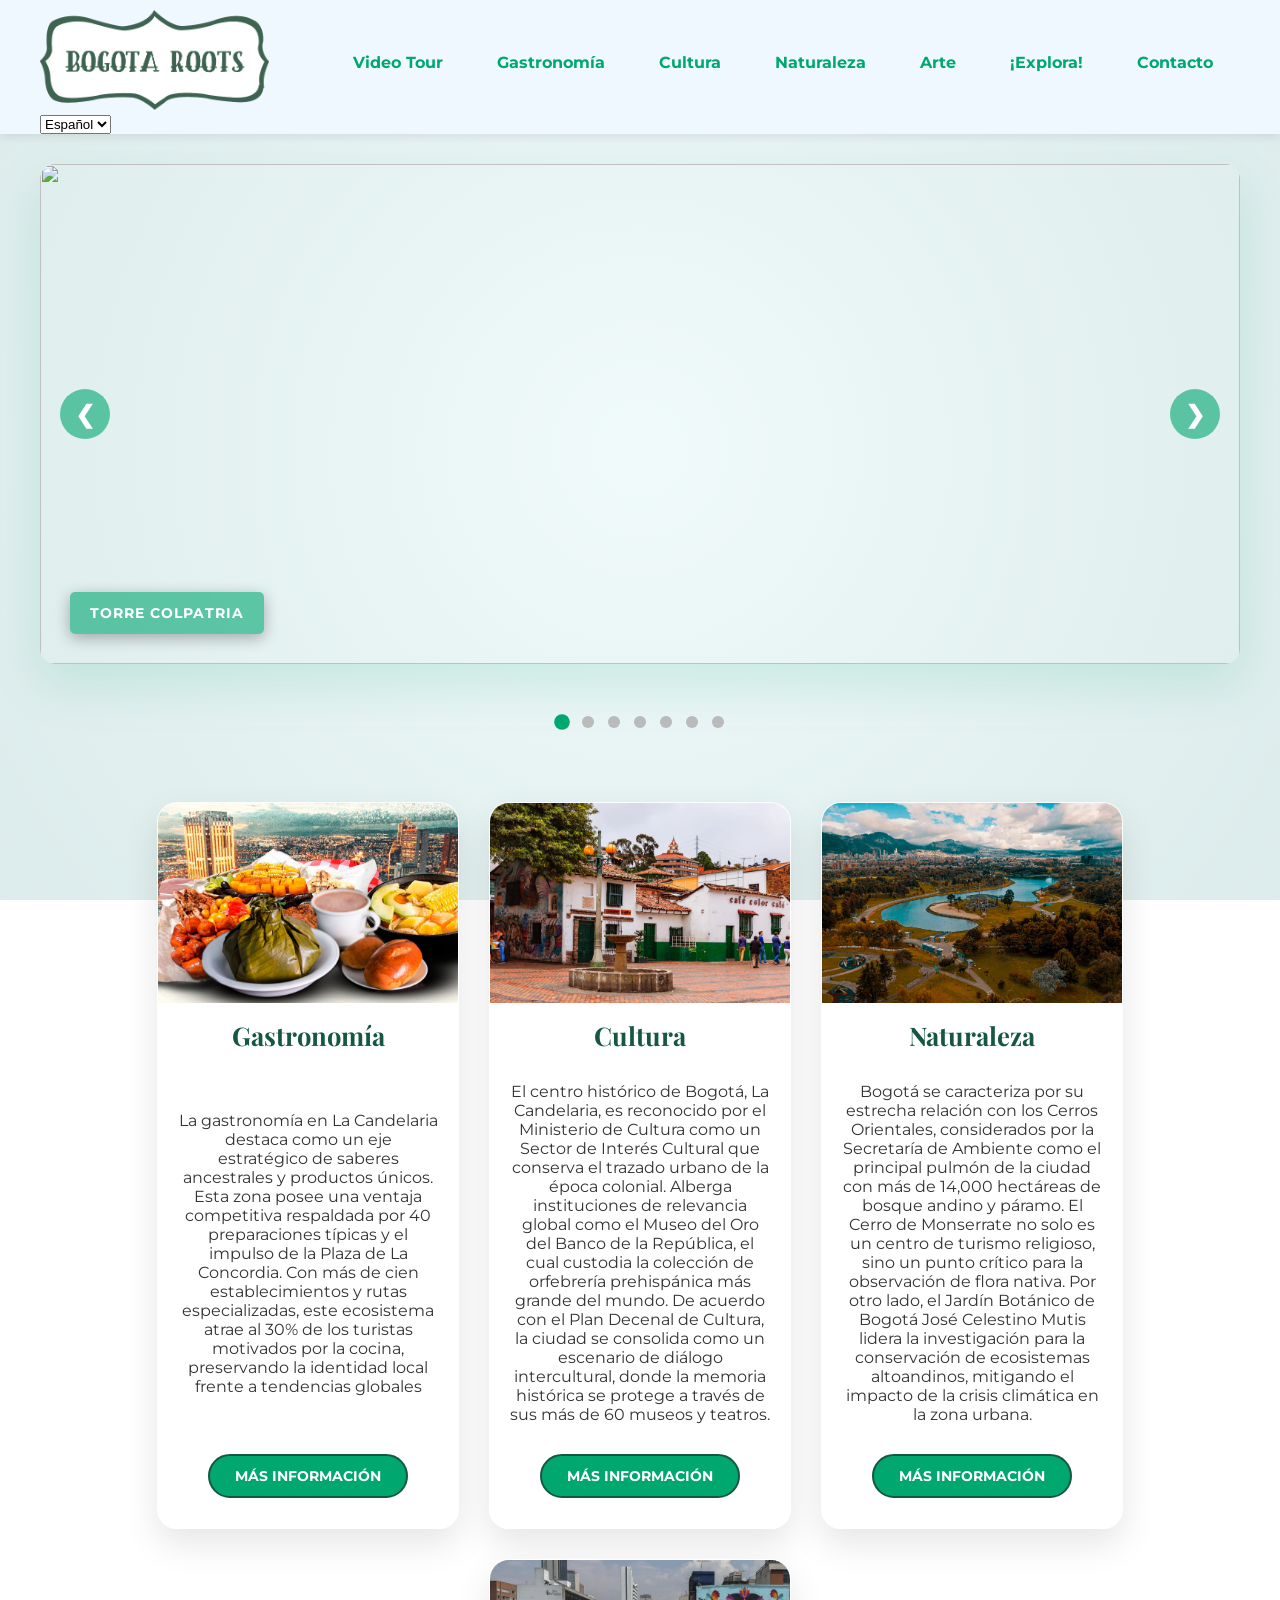
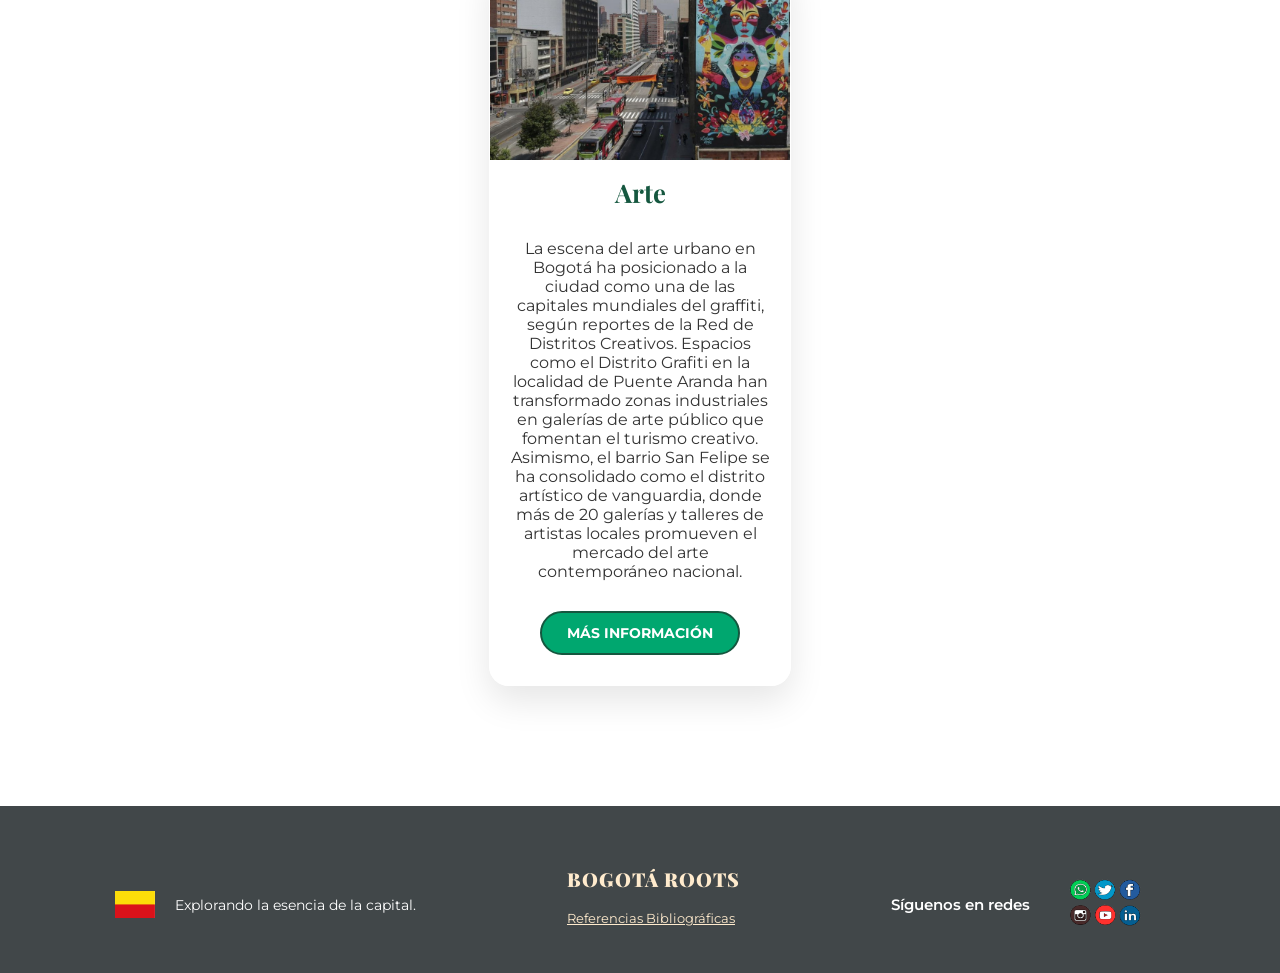
==== commit 2a26122a: "Add files via upload" ====
--- a/index.html
+++ b/index.html
@@ -1,85 +1,78 @@
 <!DOCTYPE html>
-
 <html lang="es">
-
 <head>
-
- <meta charset="UTF-8">
-
+    <meta charset="UTF-8">
     <meta name="viewport" content="width=device-width, initial-scale=1.0">
-
     <title>Bogotá Roots</title>
-
     <link rel="stylesheet" href="css/estilos.css">
-
 </head>
-
 <body>
-
     <header>
-
         <div class="logo">
-
             <img src="images/BR.png" alt="Logo" title="Bogotá Roots">
-
-        </div>
-
+        </div>
         <nav>
-    <ul>
-        <li><a href="video.html" data-key="nav-inicio">Video Tour</a></li>
-        <li><a href="gastronomia.html" data-key="nav-gastronomia">Gastronomía</a></li>
-        <li><a href="cultura.html" data-key="nav-cultura">Cultura</a></li>
-        <li><a href="naturaleza.html" data-key="nav-naturaleza">Naturaleza</a></li>
-        <li><a href="arte.html" data-key="nav-arte">Arte</a></li>
-        <li><a href="explora!.html" data-key="nav-explora">¡Explora!</a></li>
-        <li><a href="contacto.html" data-key="nav-contacto">Contacto</a></li>
-    </ul>
-</nav>
+            <ul>
+                <li><a href="video.html" data-key="nav-inicio">Video Tour</a></li>
+                <li><a href="gastronomia.html" data-key="nav-gastronomia">Gastronomía</a></li>
+                <li><a href="cultura.html" data-key="nav-cultura">Cultura</a></li>
+                <li><a href="naturaleza.html" data-key="nav-naturaleza">Naturaleza</a></li>
+                <li><a href="arte.html" data-key="nav-arte">Arte</a></li>
+                <li><a href="explora!.html" data-key="nav-explora">¡Explora!</a></li>
+                <li><a href="contacto.html" data-key="nav-contacto">Contacto</a></li>
+            </ul>
+        </nav>
         <div class="idioma">
-        <select id="language-select" onchange="changeLanguage()">
-            <option value="es">Español</option>
-            <option value="en">English</option>
-        </select>
-    </div>
-
+            <select id="language-select" onchange="changeLanguage()">
+                <option value="es">Español</option>
+                <option value="en">English</option>
+            </select>
+        </div>
     </header>
 
     <div class="slideshow-container">
         <div class="mySlides fade">
-            <img src="images/fondo bogota.jpg" style="width:100%">
-            <div class="text">Torre Colpatria</div>
-        </div>
-
-        <div class="mySlides fade">
-            <img src="images/fondo bogota 2.jpg" style="width:100%">
-            <div class="text">Catedral Primada</div>
-        </div>
-
-        <div class="mySlides fade">
-            <img src="images/Monserrate-Bogota.jpg" style="width:100%">
-            <div class="text">Monserrate</div>
-        </div>
-
-        <div class="mySlides fade">
-            <img src="images/rock al parque.jpg" style="width:100%">
-            <div class="text">Rock al Parque</div>
-        </div>
-
-        <div class="mySlides fade">
-            <img src="images/chorro de quevedo.jpg" style="width:100%">
-            <div class="text">Chorro de Quevedo</div>
-        </div>
-
-        <div class="mySlides fade">
-            <img src="images/parque de la 93.jpg" style="width:100%">
-            <div class="text">Parque de la 93</div>
-        </div>
-
-        <div class="mySlides fade">
-            <img src="images/jardin botanico.jpg" style="width:100%">
-            <div class="text">Jardín Botánico</div>
-        </div>
-
+            <a href="explora!.html">
+                <img src="images/fondo bogota.jpg" style="width:100%">
+                <div class="text" data-key="slide-1">Torre Colpatria</div>
+            </a>
+        </div>
+        <div class="mySlides fade">
+            <a href="cultura.html">
+                <img src="images/fondo bogota 2.jpg" style="width:100%">
+                <div class="text" data-key="slide-2">Catedral Primada</div>
+            </a>
+        </div>
+        <div class="mySlides fade">
+            <a href="naturaleza.html">
+                <img src="images/Monserrate-Bogota.jpg" style="width:100%">
+                <div class="text" data-key="slide-3">Monserrate</div>
+            </a>
+        </div>
+        <div class="mySlides fade">
+            <a href="cultura.html">
+                <img src="images/rock al parque.jpg" style="width:100%">
+                <div class="text" data-key="slide-4">Rock al Parque</div>
+            </a>
+        </div>
+        <div class="mySlides fade">
+            <a href="cultura.html">
+                <img src="images/chorro de quevedo.jpg" style="width:100%">
+                <div class="text" data-key="slide-5">Chorro de Quevedo</div>
+            </a>
+        </div>
+        <div class="mySlides fade">
+            <a href="gastronomia.html">
+                <img src="images/parque de la 93.jpg" style="width:100%">
+                <div class="text" data-key="slide-6">Parque de la 93</div>
+            </a>
+        </div>
+        <div class="mySlides fade">
+            <a href="naturaleza.html">
+                <img src="images/jardin botanico.jpg" style="width:100%">
+                <div class="text" data-key="slide-7">Jardín Botánico</div>
+            </a>
+        </div>
         <a class="prev" onclick="plusSlides(-1)">&#10094;</a>
         <a class="next" onclick="plusSlides(1)">&#10095;</a>
     </div>
@@ -96,225 +89,176 @@
         <span class="dot" onclick="currentSlide(7)"></span>
     </div>
 
-
-
     <section class="destacados">
-
         <div class="tarjetas">
-
-            <div class="tarjeta">
-
+            <div class="tarjeta" onclick="location.href='gastronomia.html';" style="cursor: pointer;">
                 <img src="images/gastronomia.jpg" alt="Gastronomía">
-
-                <h3>Gastronomía</h3>
-
-                <p>La gastronomía en La Candelaria destaca como un eje estratégico de saberes ancestrales y productos únicos. Esta zona posee una ventaja competitiva respaldada por 40 preparaciones típicas y el impulso de la Plaza de La Concordia. Con más de cien establecimientos y rutas especializadas, este ecosistema atrae al 30% de los turistas motivados por la cocina, preservando la identidad local frente a tendencias globales</p>
-
+                <h3 data-key="title-gastronomia">Gastronomía</h3>
+                <p data-key="desc-gastronomia">La gastronomía en La Candelaria destaca como un eje estratégico de saberes ancestrales y productos únicos. Esta zona posee una ventaja competitiva respaldada por 40 preparaciones típicas y el impulso de la Plaza de La Concordia. Con más de cien establecimientos y rutas especializadas, este ecosistema atrae al 30% de los turistas motivados por la cocina, preservando la identidad local frente a tendencias globales</p>
                 <a href="gastronomia.html" class="btn" data-key="btn-mas">Más información</a>
-
-            </div>
-
-            <div class="tarjeta">
-
+            </div>
+
+            <div class="tarjeta" onclick="location.href='cultura.html';" style="cursor: pointer;">
                 <img src="images/cultura.jpg" alt="Cultura">
-
-                <h3>Cultura</h3>
-
-                <p>El centro histórico de Bogotá, La Candelaria, es reconocido por el Ministerio de Cultura como un Sector de Interés Cultural que conserva el trazado urbano de la época colonial. Alberga instituciones de relevancia global como el Museo del Oro del Banco de la República, el cual custodia la colección de orfebrería prehispánica más grande del mundo. De acuerdo con el Plan Decenal de Cultura, la ciudad se consolida como un escenario de diálogo intercultural, donde la memoria histórica se protege a través de sus más de 60 museos y teatros.</p>
-
+                <h3 data-key="title-cultura">Cultura</h3>
+                <p data-key="desc-cultura">El centro histórico de Bogotá, La Candelaria, es reconocido por el Ministerio de Cultura como un Sector de Interés Cultural que conserva el trazado urbano de la época colonial. Alberga instituciones de relevancia global como el Museo del Oro del Banco de la República, el cual custodia la colección de orfebrería prehispánica más grande del mundo. De acuerdo con el Plan Decenal de Cultura, la ciudad se consolida como un escenario de diálogo intercultural, donde la memoria histórica se protege a través de sus más de 60 museos y teatros.</p>
                 <a href="cultura.html" class="btn" data-key="btn-mas">Más información</a>
-
-            </div>
-
-            <div class="tarjeta">
-
+            </div>
+
+            <div class="tarjeta" onclick="location.href='naturaleza.html';" style="cursor: pointer;">
                 <img src="images/nature.jpg" alt="Naturaleza">
-
-                <h3>Naturaleza</h3>
-
-                <p>Bogotá se caracteriza por su estrecha relación con los Cerros Orientales, considerados por la Secretaría de Ambiente como el principal pulmón de la ciudad con más de 14,000 hectáreas de bosque andino y páramo. El Cerro de Monserrate no solo es un centro de turismo religioso, sino un punto crítico para la observación de flora nativa. Por otro lado, el Jardín Botánico de Bogotá José Celestino Mutis lidera la investigación para la conservación de ecosistemas altoandinos, mitigando el impacto de la crisis climática en la zona urbana.</p>
-
+                <h3 data-key="title-naturaleza">Naturaleza</h3>
+                <p data-key="desc-naturaleza">Bogotá se caracteriza por su estrecha relación con los Cerros Orientales, considerados por la Secretaría de Ambiente como el principal pulmón de la ciudad con más de 14,000 hectáreas de bosque andino y páramo. El Cerro de Monserrate no solo es un centro de turismo religioso, sino un punto crítico para la observación de flora nativa. Por otro lado, el Jardín Botánico de Bogotá José Celestino Mutis lidera la investigación para la conservación de ecosistemas altoandinos, mitigando el impacto de la crisis climática en la zona urbana.</p>
                 <a href="naturaleza.html" class="btn" data-key="btn-mas">Más información</a>
-
-            </div>
-
-            <div class="tarjeta">
-
+            </div>
+
+            <div class="tarjeta" onclick="location.href='arte.html';" style="cursor: pointer;">
                 <img src="images/arte.jpg" alt="Arte">
-
-                <h3>Arte</h3>
-
-                <p>La escena del arte urbano en Bogotá ha posicionado a la ciudad como una de las capitales mundiales del graffiti, según reportes de la Red de Distritos Creativos. Espacios como el Distrito Grafiti en la localidad de Puente Aranda han transformado zonas industriales en galerías de arte público que fomentan el turismo creativo. Asimismo, el barrio San Felipe se ha consolidado como el distrito artístico de vanguardia, donde más de 20 galerías y talleres de artistas locales promueven el mercado del arte contemporáneo nacional.</p>
-
+                <h3 data-key="title-arte">Arte</h3>
+                <p data-key="desc-arte">La escena del arte urbano en Bogotá ha posicionado a la ciudad como una de las capitales mundiales del graffiti, según reportes de la Red de Distritos Creativos. Espacios como el Distrito Grafiti en la localidad de Puente Aranda han transformado zonas industriales en galerías de arte público que fomentan el turismo creativo. Asimismo, el barrio San Felipe se ha consolidado como el distrito artístico de vanguardia, donde más de 20 galerías y talleres de artistas locales promueven el mercado del arte contemporáneo nacional.</p>
                 <a href="arte.html" class="btn" data-key="btn-mas">Más información</a>
-
-            </div>
-
-        </div>
-
+            </div>
+        </div>
     </section>
-<section class="seccion-referencias">
-    <div class="contenedor-referencias">
-        <h2 class="titulo-referencias">Referencias Bibliográficas (APA 7)</h2>
-        <div class="linea-decorativa"></div>
-        
-        <ul class="lista-referencias">
-            <li>Cote Daza, S. P., Guzmán Jiménez, M. J., Quintero Hernández, L. F., Beltrán Virgüez, J. E., & Barón-Chivara, J. A. (2024). Análisis del Potencial del Turismo Gastronómico en la localidad La Candelaria, Bogotá. <i>Cuadernos de Administración</i>, 40(79). <a href="https://doi.org/10.25100/cdea.v40i79.13411" target="_blank">https://doi.org/10.25100/cdea.v40i79.13411</a></li>
+
+    <div id="modalRef" style="display: none; position: fixed; z-index: 9999; left: 0; top: 0; width: 100%; height: 100%; background-color: rgba(0,0,0,0.8); backdrop-filter: blur(5px);">
+        <div style="background-color: #fff; margin: 5% auto; padding: 30px; border-radius: 20px; width: 80%; max-width: 700px; box-shadow: 0 5px 30px rgba(0,0,0,0.5); position: relative; max-height: 80vh; overflow-y: auto;">
+            <span onclick="cerrarRef()" style="position: absolute; top: 15px; right: 20px; font-size: 30px; font-weight: bold; color: #15573f; cursor: pointer;">&times;</span>
+            <h2 style="font-family: 'Playfair Display', serif; font-weight: 700; color: #15573f; font-size: 1.8rem; margin-bottom: 10px;" data-key="ref-titulo">Referencias Bibliográficas (APA 7)</h2>
+            <div style="width: 60px; height: 4px; background-color: #00a76f; margin-bottom: 30px;"></div>
+            <ul style="list-style: none; padding: 0;">
+                <li data-key="ref-1" style="font-size: 0.9rem; color: #444; margin-bottom: 20px; line-height: 1.6; padding-left: 20px; border-left: 3px solid #ddd;">Cote Daza, S. P., Guzmán Jiménez, M. J., Quintero Hernández, L. F., Beltrán Virgüez, J. E., & Barón-Chivara, J. A. (2024). Análisis del Potencial del Turismo Gastronómico en la localidad La Candelaria, Bogotá. <i>Cuadernos de Administración</i>, 40(79). <a href="https://doi.org/10.25100/cdea.v40i79.13411" target="_blank" style="color: #00a76f;">https://doi.org/10.25100/cdea.v40i79.13411</a></li>
+                <li data-key="ref-2" style="font-size: 0.9rem; color: #444; margin-bottom: 20px; line-height: 1.6; padding-left: 20px; border-left: 3px solid #ddd;">Ministerio de Cultura de Colombia. (2023). <i>Patrimonio Cultural Material de Bogotá</i>. Recuperado de <a href="https://www.mincultura.gov.co" target="_blank" style="color: #00a76f;">https://www.mincultura.gov.co</a></li>
+                <li data-key="ref-3" style="font-size: 0.9rem; color: #444; margin-bottom: 20px; line-height: 1.6; padding-left: 20px; border-left: 3px solid #ddd;">Secretaría Distrital de Ambiente. (2024). <i>Estructura Ecológica Principal de Bogotá</i>. Recuperado de <a href="https://www.ambientebogota.gov.co" target="_blank" style="color: #00a76f;">https://www.ambientebogota.gov.co</a></li>
+                <li data-key="ref-4" style="font-size: 0.9rem; color: #444; margin-bottom: 20px; line-height: 1.6; padding-left: 20px; border-left: 3px solid #ddd;">Secretaría de Cultura, Recreación y Deporte. (2023). <i>Distritos Creativos de Bogotá</i>. Recuperado de <a href="https://www.culturarecreacionydeporte.gov.co" target="_blank" style="color: #00a76f;">https://www.culturarecreacionydeporte.gov.co</a></li>
+                <li data-key="ref-5" style="font-size: 0.9rem; color: #444; margin-bottom: 20px; line-height: 1.6; padding-left: 20px; border-left: 3px solid #ddd;">OpenAI. (2026). <i>ChatGPT (Modelo Gemini 3 Flash)</i> [Software de Inteligencia Artificial]. Generación de estructura y asistencia técnica. <a href="https://gemini.google.com/" target="_blank" style="color: #00a76f;">https://gemini.google.com/</a></li>
+            </ul>
+        </div>
+    </div>
+
+    <footer>
+        <div class="footer-container">
+            <div class="footer-left">
+                <div class="legend-wrapper">
+                    <img src="images/Bandera_bogota.png" alt="Bandera de Bogotá" class="footer-flag">
+                    <p data-key="footer-leyenda">Explorando la esencia de la capital.</p>
+                </div>
+            </div>
+            <div class="footer-center">
+                <h1>Bogotá Roots</h1>
+                <p><a href="javascript:void(0)" onclick="abrirRef()" style="font-size: 0.8rem; color: blanchedalmond; text-decoration: underline;">Referencias Bibliográficas</a></p>
+            </div>
+            <div class="footer-right">
+                <div class="social-wrapper">
+                    <span data-key="footer-redes">Síguenos en redes</span>
+                    <a href="https://linktr.ee/CoversNoPro" target="_blank" rel="noopener noreferrer">
+                        <img src="images/redes.png" alt="Redes Sociales" class="footer-social-img">
+                    </a>
+                </div>
+            </div>
+        </div>
+    </footer>
+
+    <script>
+        // Lógica del Slider (se mantiene igual)
+        let slideIndex = 0;
+        let timeoutId;
+
+        function plusSlides(n) {
+            clearTimeout(timeoutId);
+            showManual(slideIndex += n);
+        }
+
+        function currentSlide(n) {
+            clearTimeout(timeoutId);
+            showManual(slideIndex = n);
+        }
+
+        function showSlides() {
+            let i;
+            let slides = document.getElementsByClassName("mySlides");
+            let dots = document.getElementsByClassName("dot");
+            for (i = 0; i < slides.length; i++) { slides[i].style.display = "none"; }
+            slideIndex++;
+            if (slideIndex > slides.length) {slideIndex = 1}    
+            for (i = 0; i < dots.length; i++) { dots[i].className = dots[i].className.replace(" active", ""); }
+            if(slides[slideIndex-1]) slides[slideIndex-1].style.display = "block";  
+            if(dots[slideIndex-1]) dots[slideIndex-1].className += " active";
+            timeoutId = setTimeout(showSlides, 5000);
+        }
+
+        function showManual(n) {
+            let i;
+            let slides = document.getElementsByClassName("mySlides");
+            let dots = document.getElementsByClassName("dot");
+            if (n > slides.length) {slideIndex = 1}    
+            if (n < 1) {slideIndex = slides.length}
+            for (i = 0; i < slides.length; i++) { slides[i].style.display = "none"; }
+            for (i = 0; i < dots.length; i++) { dots[i].className = dots[i].className.replace(" active", ""); }
+            slides[slideIndex-1].style.display = "block";  
+            dots[slideIndex-1].className += " active";
+            timeoutId = setTimeout(showSlides, 5000);
+        }
+
+        const translations = {
+            "es": {
+                "nav-inicio": "Video Tour", "nav-gastronomia": "Gastronomía", "nav-cultura": "Cultura", "nav-naturaleza": "Naturaleza", "nav-arte": "Arte", "nav-explora": "¡Explora!", "nav-contacto": "Contacto",
+                "slide-1": "Torre Colpatria", "slide-2": "Catedral Primada", "slide-3": "Monserrate", "slide-4": "Rock al Parque", "slide-5": "Chorro de Quevedo", "slide-6": "Parque de la 93", "slide-7": "Jardín Botánico",
+                "title-gastronomia": "Gastronomía", 
+                "desc-gastronomia": "La gastronomía en La Candelaria destaca como un eje estratégico de saberes ancestrales y productos únicos. Esta zona posee una ventaja competitiva respaldada por 40 preparaciones típicas y el impulso de la Plaza de La Concordia. Con más de cien establecimientos y rutas especializadas, este ecosistema atrae al 30% de los turistas motivados por la cocina, preservando la identidad local frente a tendencias globales",
+                "title-cultura": "Cultura", 
+                "desc-cultura": "El centro histórico de Bogotá, La Candelaria, es reconocido por el Ministerio de Cultura como un Sector de Interés Cultural que conserva el trazado urbano de la época colonial. Alberga instituciones de relevancia global como el Museo del Oro del Banco de la República, el cual custodia la colección de orfebrería prehispánica más grande del mundo. De acuerdo con el Plan Decenal de Cultura, la ciudad se consolida como un escenario de diálogo intercultural, donde la memoria histórica se protege a través de sus más de 60 museos y teatros.",
+                "title-naturaleza": "Naturaleza", 
+                "desc-naturaleza": "Bogotá se caracteriza por su estrecha relación con los Cerros Orientales, considerados por la Secretaría de Ambiente como el principal pulmón de la ciudad con más de 14,000 hectáreas de bosque andino y páramo. El Cerro de Monserrate no solo es un centro de turismo religioso, sino un punto crítico para la observación de flora nativa. Por otro lado, el Jardín Botánico de Bogotá José Celestino Mutis lidera la investigación para la conservación de ecosistemas altoandinos, mitigando el impacto de la crisis climática en la zona urbana.",
+                "title-arte": "Arte", 
+                "desc-arte": "La escena del arte urbano en Bogotá ha posicionado a la ciudad como una de las capitales mundiales del graffiti, según reportes de la Red de Distritos Creativos. Espacios como el Distrito Grafiti en la localidad de Puente Aranda han transformado zonas industriales en galerías de arte público que fomentan el turismo creativo. Asimismo, el barrio San Felipe se ha consolidado como el distrito artístico de vanguardia, donde más de 20 galerías y talleres de artistas locales promueven el mercado del arte contemporáneo nacional.",
+                "btn-mas": "Más información", "ref-titulo": "Referencias Bibliográficas (APA 7)", "footer-leyenda": "Explorando la esencia de la capital."
+            },
+            "en": {
+                "nav-inicio": "Video Tour", "nav-gastronomia": "Gastronomy", "nav-cultura": "Culture", "nav-naturaleza": "Nature", "nav-arte": "Art", "nav-explora": "Explore!", "nav-contacto": "Contact",
+                "slide-1": "Colpatria Tower", "slide-2": "Primacy Cathedral", "slide-3": "Monserrate Hill", "slide-4": "Rock at the Park", "slide-5": "Quevedo's Jet", "slide-6": "93rd Street Park", "slide-7": "Botanical Garden",
+                "title-gastronomia": "Gastronomy", 
+                "desc-gastronomia": "Gastronomy in La Candelaria stands out as a strategic axis of ancestral knowledge and unique products. This area has a competitive advantage backed by 40 typical preparations and the impulse of Plaza de La Concordia. With more than one hundred establishments and specialized routes, this ecosystem attracts 30% of tourists motivated by cuisine, preserving local identity against global trends.",
+                "title-cultura": "Culture", 
+                "desc-cultura": "Bogota's historic center, La Candelaria, is recognized by the Ministry of Culture as a Sector of Cultural Interest that preserves the colonial urban layout. It houses institutions of global relevance such as the Gold Museum of the Bank of the Republic, which guards the world's largest collection of pre-Hispanic goldsmithing. According to the Decennial Culture Plan, the city is established as a stage for intercultural dialogue, where historical memory is protected through its more than 60 museums and theaters.",
+                "title-naturaleza": "Nature", 
+                "desc-naturaleza": "Bogota is characterized by its close relationship with the Eastern Hills, considered by the Environment Secretariat as the city's main lung with more than 14,000 hectares of Andean forest and paramo. Monserrate Hill is not only a center for religious tourism but a critical point for native flora observation. On the other hand, the Jose Celestino Mutis Botanical Garden of Bogota leads research for the conservation of high Andean ecosystems, mitigating the impact of the climate crisis in the urban area.",
+                "title-arte": "Art", 
+                "desc-arte": "The urban art scene in Bogota has positioned the city as one of the graffiti capitals of the world, according to reports from the Creative Districts Network. Spaces like the Graffiti District in Puente Aranda have transformed industrial areas into public art galleries that promote creative tourism. Likewise, the San Felipe neighborhood has established itself as the avant-garde art district, where more than 20 galleries and workshops of local artists promote the national contemporary art market.",
+                "btn-mas": "More info", "ref-titulo": "Bibliographic References (APA 7)", "footer-leyenda": "Exploring the essence of the capital."
+            }
+        };
+
+        function changeLanguage() {
+            const lang = document.getElementById("language-select").value;
+            localStorage.setItem("selectedLanguage", lang); 
             
-            <li>Ministerio de Cultura de Colombia. (2023). <i>Patrimonio Cultural Material de Bogotá</i>. Recuperado de <a href="https://www.mincultura.gov.co" target="_blank">https://www.mincultura.gov.co</a></li>
-            
-            <li>Secretaría Distrital de Ambiente. (2024). <i>Estructura Ecológica Principal de Bogotá</i>. Recuperado de <a href="https://www.ambientebogota.gov.co" target="_blank">https://www.ambientebogota.gov.co</a></li>
-            
-            <li>Secretaría de Cultura, Recreación y Deporte. (2023). <i>Distritos Creativos de Bogotá</i>. Recuperado de <a href="https://www.culturarecreacionydeporte.gov.co" target="_blank">https://www.culturarecreacionydeporte.gov.co</a></li>
-            
-            <li>OpenAI. (2026). <i>ChatGPT (Modelo Gemini 3 Flash)</i> [Software de Inteligencia Artificial]. Generación de estructura y asistencia técnica. <a href="https://gemini.google.com/" target="_blank">https://gemini.google.com/</a></li>
-        </ul>
-    </div>
-</section>
-
-
-    <footer>
-
-    <div class="footer-container">
-
-       <div class="footer-left">
-
-    <div class="legend-wrapper">
-
-        <img src="images/Bandera_bogota.png" alt="Bandera de Bogotá" class="footer-flag">
-
-        <p data-key="footer-leyenda">Explorando la esencia de la capital.</p>
-
-    </div>
-
-</div>
-
-
-
-        <div class="footer-center">
-
-            <h1>Bogotá Roots</h1>
-
-        </div>
-
-
-
-        <div class="footer-right">
-
-    <div class="social-wrapper">
-
-        <span>Síguenos en redes</span>
-        <a href="https://linktr.ee/CoversNoPro" target="_blank" rel="noopener noreferrer">
-
-        <img src="images/redes.png" alt="Redes Sociales" class="footer-social-img">
-        </a>
-
-    </div>
-
-</div>
-
-</footer>
-
-
-
-    <script>
-
-        let slideIndex = 0;
-
-        let timeoutId;
-
-        showSlides();
-
-
-
-        function plusSlides(n) {
-
-            clearTimeout(timeoutId);
-
-            showManual(slideIndex += n);
-
-        }
-
-
-
-        function currentSlide(n) {
-
-            clearTimeout(timeoutId);
-
-            showManual(slideIndex = n);
-
-        }
-
-
-
-        function showSlides() {
-
-            let i;
-
-            let slides = document.getElementsByClassName("mySlides");
-
-            let dots = document.getElementsByClassName("dot");
-
-            for (i = 0; i < slides.length; i++) {
-
-                slides[i].style.display = "none";  
-
+            const elements = document.querySelectorAll("[data-key]");
+            elements.forEach(el => {
+                const key = el.getAttribute("data-key");
+                if (translations[lang][key]) {
+                    el.innerText = translations[lang][key];
+                }
+            });
+        }
+
+        // LAS ÚNICAS DOS FUNCIONES QUE AÑADIMOS PARA EL MODAL
+        function abrirRef() {
+            document.getElementById("modalRef").style.display = "block";
+        }
+
+        function cerrarRef() {
+            document.getElementById("modalRef").style.display = "none";
+        }
+
+        window.onload = function() {
+            const savedLang = localStorage.getItem("selectedLanguage");
+            if (savedLang) {
+                document.getElementById("language-select").value = savedLang;
+                changeLanguage();
             }
-
-            slideIndex++;
-
-            if (slideIndex > slides.length) {slideIndex = 1}    
-
-            for (i = 0; i < dots.length; i++) {
-
-                dots[i].className = dots[i].className.replace(" active", "");
-
-            }
-
-            slides[slideIndex-1].style.display = "block";  
-
-            dots[slideIndex-1].className += " active";
-
-            timeoutId = setTimeout(showSlides, 5000);
-
-        }
-
-
-
-        function showManual(n) {
-
-            let i;
-
-            let slides = document.getElementsByClassName("mySlides");
-
-            let dots = document.getElementsByClassName("dot");
-
-            if (n > slides.length) {slideIndex = 1}    
-
-            if (n < 1) {slideIndex = slides.length}
-
-            for (i = 0; i < slides.length; i++) {
-
-                slides[i].style.display = "none";  
-
-            }
-
-            for (i = 0; i < dots.length; i++) {
-
-                dots[i].className = dots[i].className.replace(" active", "");
-
-            }
-
-            slides[slideIndex-1].style.display = "block";  
-
-            dots[slideIndex-1].className += " active";
-
-            timeoutId = setTimeout(showSlides, 5000);
-
-        }
-
+            showSlides(); 
+        };
     </script>
-
 </body>
-
-</html> 
+</html>
--- a/css/estilos.css
+++ b/css/estilos.css
@@ -247,6 +247,43 @@
     background-color: transparent;
     color: #00a76f;
 }
+/* ESTILOS PARA LA TARJETA DE REFERENCIAS (MODAL) */
+.modal-referencias {
+    display: none; 
+    position: fixed; 
+    z-index: 3000; 
+    left: 0; top: 0;
+    width: 100%; height: 100%;
+    background-color: rgba(0,0,0,0.8);
+    backdrop-filter: blur(5px);
+}
+
+.contenido-referencias {
+    background-color: #fff;
+    margin: 10% auto;
+    padding: 30px;
+    border-radius: 20px;
+    width: 80%;
+    max-width: 700px;
+    box-shadow: 0 5px 30px rgba(0,0,0,0.3);
+    position: relative;
+    max-height: 70vh;
+    overflow-y: auto;
+}
+
+.cerrar-modal {
+    position: absolute;
+    top: 15px;
+    right: 20px;
+    font-size: 28px;
+    font-weight: bold;
+    color: #666;
+    cursor: pointer;
+}
+
+.cerrar-modal:hover { color: #00a76f; }
+
+/*FOOTER*/
 
 footer {
     background-color: rgba(45, 52, 54, 0.9);
@@ -337,7 +374,7 @@
     letter-spacing: 1px;
     
    
-    background: linear-gradient(to right, #6c5ce7, #00a76f);
+    background: linear-gradient(to right, #15573f, #00a76f);
     -webkit-background-clip: text;
     -webkit-text-fill-color: transparent;
     
@@ -388,7 +425,7 @@
 
 .experiencia-item h4 {
     padding: 15px 15px 5px 15px;
-    color: #6c5ce7; 
+    color: #15573f; 
     font-size: 1.4rem;
     font-weight: 700;
     font-family: 'Montserrat', sans-serif;
@@ -500,4 +537,15 @@
 
 .lista-referencias a:hover {
     color: #6c5ce7; 
+}
+.modal-referencias {
+    display: none; 
+    position: fixed; 
+    z-index: 3000; 
+    left: 0; 
+    top: 0;
+    width: 100%; 
+    height: 100%;
+    background-color: rgba(0,0,0,0.8);
+    backdrop-filter: blur(5px);
 }
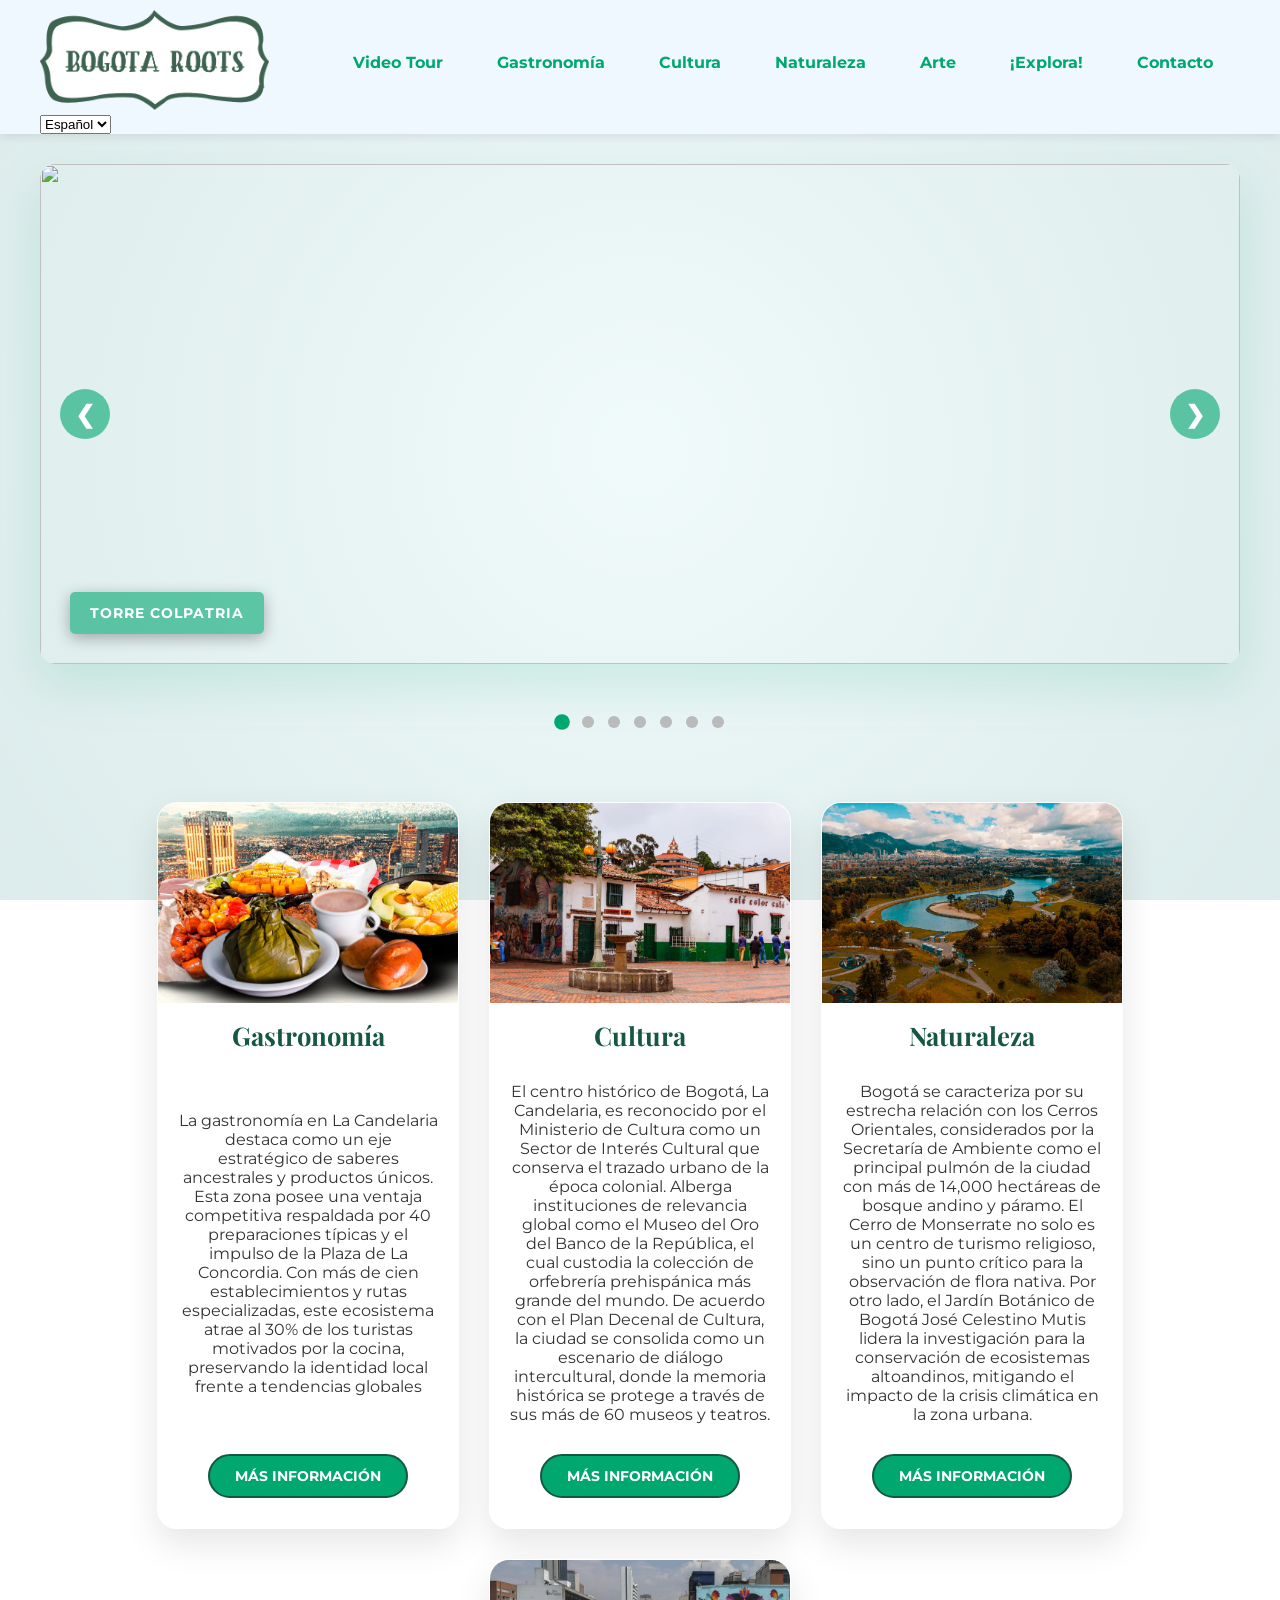
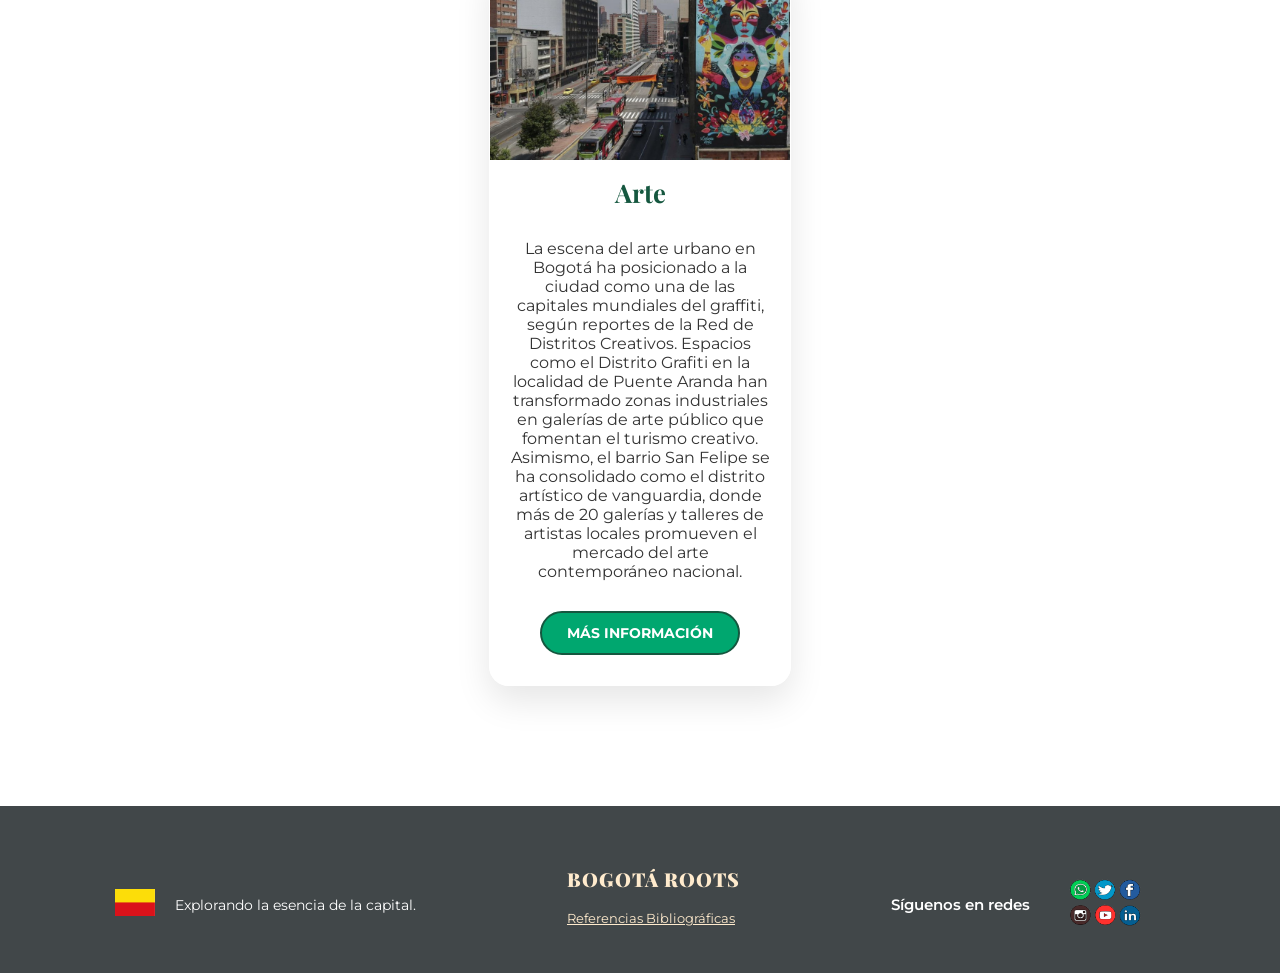
==== commit 6ea9311f: "Add files via upload" ====
--- a/index.html
+++ b/index.html
@@ -5,11 +5,48 @@
     <meta name="viewport" content="width=device-width, initial-scale=1.0">
     <title>Bogotá Roots</title>
     <link rel="stylesheet" href="css/estilos.css">
+    <style>
+        /* ESTILOS GALERÍA MINIMALISTA */
+        .galeria-grid {
+            display: grid;
+            grid-template-columns: repeat(auto-fill, minmax(250px, 1fr));
+            gap: 15px;
+            padding: 20px;
+        }
+        .galeria-grid img {
+            width: 100%;
+            height: 200px;
+            object-fit: cover;
+            border-radius: 10px;
+            transition: transform 0.3s ease, box-shadow 0.3s ease;
+        }
+        .galeria-grid img:hover {
+            transform: scale(1.05);
+            box-shadow: 0 10px 20px rgba(0,0,0,0.3);
+        }
+
+        /* ANIMACIONES  */
+        .logo img {
+            transition: transform 0.3s ease, filter 0.3s ease; /* Transición suave */
+        }
+        .logo img:hover {
+            transform: scale(1.08); /* SOLO CRECE un 8%, NO SE TORCE */
+            filter: drop-shadow(0px 5px 15px rgba(0, 167, 111, 0.4)); /* Mantiene la sombra verde */
+        }
+
+        .footer-flag {
+            transition: transform 0.3s ease, filter 0.3s ease; /* Transición suave normal */
+        }
+        .footer-flag:hover {
+            transform: scale(1.2); /* SOLO CRECE un 20%, NO SE TORCE */
+            filter: drop-shadow(0px 4px 8px rgba(255, 255, 255, 0.4)); /* Mantiene el resplandor blanco */
+        }
+    </style>
 </head>
 <body>
     <header>
         <div class="logo">
-            <img src="images/BR.png" alt="Logo" title="Bogotá Roots">
+            <img src="images/BR.png" alt="Logo" title="Bogotá Roots" style="cursor: pointer;" onclick="abrirGaleria()">
         </div>
         <nav>
             <ul>
@@ -121,6 +158,29 @@
         </div>
     </section>
 
+    <div id="modalGaleria" style="display: none; position: fixed; z-index: 9999; left: 0; top: 0; width: 100%; height: 100%; background-color: rgba(0,0,0,0.9); backdrop-filter: blur(8px); overflow-y: auto;">
+        <span onclick="cerrarGaleria()" style="position: fixed; top: 20px; right: 30px; font-size: 45px; font-weight: bold; color: white; cursor: pointer; z-index: 10000;">&times;</span>
+        <div style="padding: 60px 20px; max-width: 1200px; margin: 0 auto;">
+            <h2 style="color: white; text-align: center; font-family: 'Playfair Display', serif; font-size: 2.5rem; margin-bottom: 30px;" data-key="galeria-titulo">Galería de Bogotá Roots</h2>
+            
+            /* GALERIA DE FOTOS */
+
+            <div class="galeria-grid">
+                <img src="images/fondo bogota.jpg" alt="Bogotá 1">
+                <img src="images/fondo bogota 2.jpg" alt="Bogotá 2">
+                <img src="images/Monserrate-Bogota.jpg" alt="Monserrate">
+                <img src="images/rock al parque.jpg" alt="Rock al Parque">
+                <img src="images/chorro de quevedo.jpg" alt="Chorro de Quevedo">
+                <img src="images/parque de la 93.jpg" alt="Parque 93">
+                <img src="images/jardin botanico.jpg" alt="Jardín Botánico">
+                <img src="images/gastronomia.jpg" alt="Gastronomía">
+                <img src="images/cultura.jpg" alt="Cultura">
+                <img src="images/nature.jpg" alt="Naturaleza">
+                <img src="images/arte.jpg" alt="Arte">
+            </div>
+        </div>
+    </div>
+
     <div id="modalRef" style="display: none; position: fixed; z-index: 9999; left: 0; top: 0; width: 100%; height: 100%; background-color: rgba(0,0,0,0.8); backdrop-filter: blur(5px);">
         <div style="background-color: #fff; margin: 5% auto; padding: 30px; border-radius: 20px; width: 80%; max-width: 700px; box-shadow: 0 5px 30px rgba(0,0,0,0.5); position: relative; max-height: 80vh; overflow-y: auto;">
             <span onclick="cerrarRef()" style="position: absolute; top: 15px; right: 20px; font-size: 30px; font-weight: bold; color: #15573f; cursor: pointer;">&times;</span>
@@ -140,7 +200,9 @@
         <div class="footer-container">
             <div class="footer-left">
                 <div class="legend-wrapper">
-                    <img src="images/Bandera_bogota.png" alt="Bandera de Bogotá" class="footer-flag">
+                    <a href="https://bogota.gov.co/" target="_blank" rel="noopener noreferrer">
+                        <img src="images/Bandera_bogota.png" alt="Bandera de Bogotá" class="footer-flag">
+                    </a>
                     <p data-key="footer-leyenda">Explorando la esencia de la capital.</p>
                 </div>
             </div>
@@ -160,7 +222,6 @@
     </footer>
 
     <script>
-        // Lógica del Slider (se mantiene igual)
         let slideIndex = 0;
         let timeoutId;
 
@@ -212,7 +273,8 @@
                 "desc-naturaleza": "Bogotá se caracteriza por su estrecha relación con los Cerros Orientales, considerados por la Secretaría de Ambiente como el principal pulmón de la ciudad con más de 14,000 hectáreas de bosque andino y páramo. El Cerro de Monserrate no solo es un centro de turismo religioso, sino un punto crítico para la observación de flora nativa. Por otro lado, el Jardín Botánico de Bogotá José Celestino Mutis lidera la investigación para la conservación de ecosistemas altoandinos, mitigando el impacto de la crisis climática en la zona urbana.",
                 "title-arte": "Arte", 
                 "desc-arte": "La escena del arte urbano en Bogotá ha posicionado a la ciudad como una de las capitales mundiales del graffiti, según reportes de la Red de Distritos Creativos. Espacios como el Distrito Grafiti en la localidad de Puente Aranda han transformado zonas industriales en galerías de arte público que fomentan el turismo creativo. Asimismo, el barrio San Felipe se ha consolidado como el distrito artístico de vanguardia, donde más de 20 galerías y talleres de artistas locales promueven el mercado del arte contemporáneo nacional.",
-                "btn-mas": "Más información", "ref-titulo": "Referencias Bibliográficas (APA 7)", "footer-leyenda": "Explorando la esencia de la capital."
+                "btn-mas": "Más información", "ref-titulo": "Referencias Bibliográficas (APA 7)", "footer-leyenda": "Explorando la esencia de la capital.",
+                "galeria-titulo": "Galería de Bogotá Roots"
             },
             "en": {
                 "nav-inicio": "Video Tour", "nav-gastronomia": "Gastronomy", "nav-cultura": "Culture", "nav-naturaleza": "Nature", "nav-arte": "Art", "nav-explora": "Explore!", "nav-contacto": "Contact",
@@ -225,7 +287,8 @@
                 "desc-naturaleza": "Bogota is characterized by its close relationship with the Eastern Hills, considered by the Environment Secretariat as the city's main lung with more than 14,000 hectares of Andean forest and paramo. Monserrate Hill is not only a center for religious tourism but a critical point for native flora observation. On the other hand, the Jose Celestino Mutis Botanical Garden of Bogota leads research for the conservation of high Andean ecosystems, mitigating the impact of the climate crisis in the urban area.",
                 "title-arte": "Art", 
                 "desc-arte": "The urban art scene in Bogota has positioned the city as one of the graffiti capitals of the world, according to reports from the Creative Districts Network. Spaces like the Graffiti District in Puente Aranda have transformed industrial areas into public art galleries that promote creative tourism. Likewise, the San Felipe neighborhood has established itself as the avant-garde art district, where more than 20 galleries and workshops of local artists promote the national contemporary art market.",
-                "btn-mas": "More info", "ref-titulo": "Bibliographic References (APA 7)", "footer-leyenda": "Exploring the essence of the capital."
+                "btn-mas": "More info", "ref-titulo": "Bibliographic References (APA 7)", "footer-leyenda": "Exploring the essence of the capital.",
+                "galeria-titulo": "Bogota Roots Gallery"
             }
         };
 
@@ -242,13 +305,22 @@
             });
         }
 
-        // LAS ÚNICAS DOS FUNCIONES QUE AÑADIMOS PARA EL MODAL
         function abrirRef() {
             document.getElementById("modalRef").style.display = "block";
         }
 
         function cerrarRef() {
             document.getElementById("modalRef").style.display = "none";
+        }
+
+        function abrirGaleria() {
+            document.getElementById("modalGaleria").style.display = "block";
+            document.body.style.overflow = "hidden";
+        }
+
+        function cerrarGaleria() {
+            document.getElementById("modalGaleria").style.display = "none";
+            document.body.style.overflow = "auto";
         }
 
         window.onload = function() {
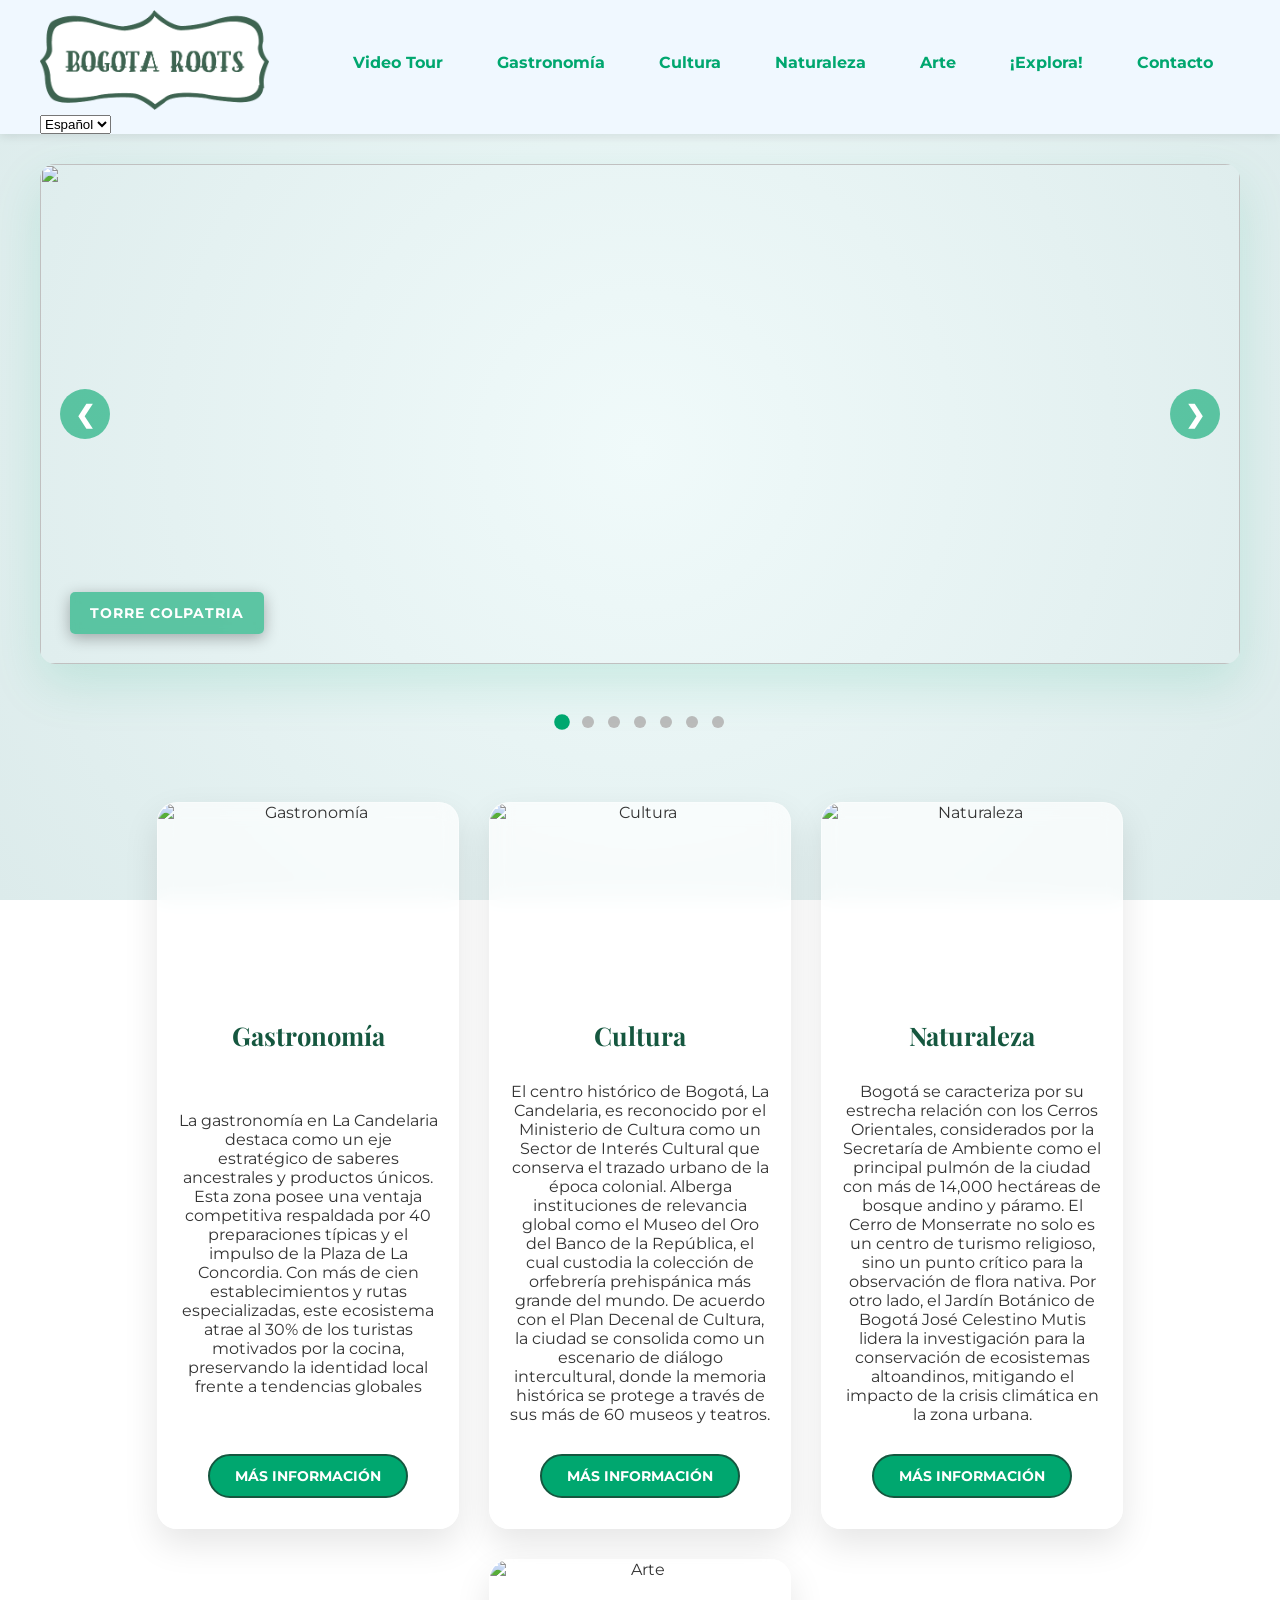
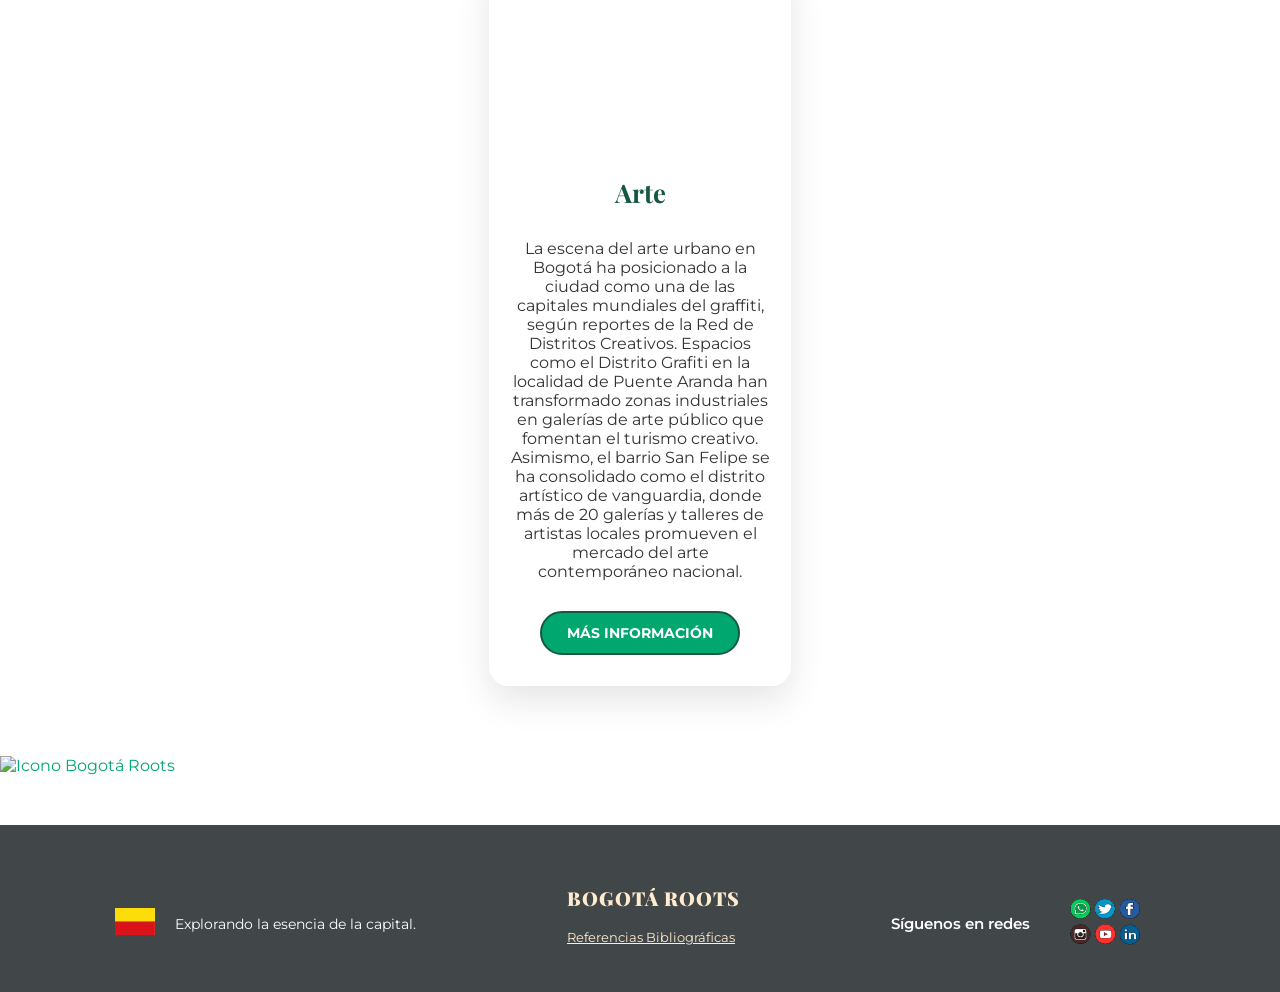
==== commit 62a70342: "Add files via upload" ====
--- a/index.html
+++ b/index.html
@@ -5,43 +5,7 @@
     <meta name="viewport" content="width=device-width, initial-scale=1.0">
     <title>Bogotá Roots</title>
     <link rel="stylesheet" href="css/estilos.css">
-    <style>
-        /* ESTILOS GALERÍA MINIMALISTA */
-        .galeria-grid {
-            display: grid;
-            grid-template-columns: repeat(auto-fill, minmax(250px, 1fr));
-            gap: 15px;
-            padding: 20px;
-        }
-        .galeria-grid img {
-            width: 100%;
-            height: 200px;
-            object-fit: cover;
-            border-radius: 10px;
-            transition: transform 0.3s ease, box-shadow 0.3s ease;
-        }
-        .galeria-grid img:hover {
-            transform: scale(1.05);
-            box-shadow: 0 10px 20px rgba(0,0,0,0.3);
-        }
-
-        /* ANIMACIONES  */
-        .logo img {
-            transition: transform 0.3s ease, filter 0.3s ease; /* Transición suave */
-        }
-        .logo img:hover {
-            transform: scale(1.08); /* SOLO CRECE un 8%, NO SE TORCE */
-            filter: drop-shadow(0px 5px 15px rgba(0, 167, 111, 0.4)); /* Mantiene la sombra verde */
-        }
-
-        .footer-flag {
-            transition: transform 0.3s ease, filter 0.3s ease; /* Transición suave normal */
-        }
-        .footer-flag:hover {
-            transform: scale(1.2); /* SOLO CRECE un 20%, NO SE TORCE */
-            filter: drop-shadow(0px 4px 8px rgba(255, 255, 255, 0.4)); /* Mantiene el resplandor blanco */
-        }
-    </style>
+    
 </head>
 <body>
     <header>
@@ -50,7 +14,7 @@
         </div>
         <nav>
             <ul>
-                <li><a href="video.html" data-key="nav-inicio">Video Tour</a></li>
+                <li><a href="#" onclick="abrirVideoTour(event)" data-key="nav-inicio">Video Tour</a></li>
                 <li><a href="gastronomia.html" data-key="nav-gastronomia">Gastronomía</a></li>
                 <li><a href="cultura.html" data-key="nav-cultura">Cultura</a></li>
                 <li><a href="naturaleza.html" data-key="nav-naturaleza">Naturaleza</a></li>
@@ -70,43 +34,43 @@
     <div class="slideshow-container">
         <div class="mySlides fade">
             <a href="explora!.html">
-                <img src="images/fondo bogota.jpg" style="width:100%">
+                <img src="images/TorreColpatria2.webp" style="width:100%">
                 <div class="text" data-key="slide-1">Torre Colpatria</div>
             </a>
         </div>
         <div class="mySlides fade">
             <a href="cultura.html">
-                <img src="images/fondo bogota 2.jpg" style="width:100%">
+                <img src="images/CatedralPrimada.webp" style="width:100%">
                 <div class="text" data-key="slide-2">Catedral Primada</div>
             </a>
         </div>
         <div class="mySlides fade">
             <a href="naturaleza.html">
-                <img src="images/Monserrate-Bogota.jpg" style="width:100%">
+                <img src="images/Monserrate.webp" style="width:100%">
                 <div class="text" data-key="slide-3">Monserrate</div>
             </a>
         </div>
         <div class="mySlides fade">
             <a href="cultura.html">
-                <img src="images/rock al parque.jpg" style="width:100%">
+                <img src="images/rock al parque.webp" style="width:100%">
                 <div class="text" data-key="slide-4">Rock al Parque</div>
             </a>
         </div>
         <div class="mySlides fade">
             <a href="cultura.html">
-                <img src="images/chorro de quevedo.jpg" style="width:100%">
+                <img src="images/chorro de quevedo.webp" style="width:100%">
                 <div class="text" data-key="slide-5">Chorro de Quevedo</div>
             </a>
         </div>
         <div class="mySlides fade">
             <a href="gastronomia.html">
-                <img src="images/parque de la 93.jpg" style="width:100%">
+                <img src="images/parque de la 93.webp" style="width:100%">
                 <div class="text" data-key="slide-6">Parque de la 93</div>
             </a>
         </div>
         <div class="mySlides fade">
             <a href="naturaleza.html">
-                <img src="images/jardin botanico.jpg" style="width:100%">
+                <img src="images/jardin botanico.webp" style="width:100%">
                 <div class="text" data-key="slide-7">Jardín Botánico</div>
             </a>
         </div>
@@ -129,28 +93,28 @@
     <section class="destacados">
         <div class="tarjetas">
             <div class="tarjeta" onclick="location.href='gastronomia.html';" style="cursor: pointer;">
-                <img src="images/gastronomia.jpg" alt="Gastronomía">
+                <img src="images/Gastronomia.webp" alt="Gastronomía">
                 <h3 data-key="title-gastronomia">Gastronomía</h3>
                 <p data-key="desc-gastronomia">La gastronomía en La Candelaria destaca como un eje estratégico de saberes ancestrales y productos únicos. Esta zona posee una ventaja competitiva respaldada por 40 preparaciones típicas y el impulso de la Plaza de La Concordia. Con más de cien establecimientos y rutas especializadas, este ecosistema atrae al 30% de los turistas motivados por la cocina, preservando la identidad local frente a tendencias globales</p>
                 <a href="gastronomia.html" class="btn" data-key="btn-mas">Más información</a>
             </div>
 
             <div class="tarjeta" onclick="location.href='cultura.html';" style="cursor: pointer;">
-                <img src="images/cultura.jpg" alt="Cultura">
+                <img src="images/Cultura.webp" alt="Cultura">
                 <h3 data-key="title-cultura">Cultura</h3>
                 <p data-key="desc-cultura">El centro histórico de Bogotá, La Candelaria, es reconocido por el Ministerio de Cultura como un Sector de Interés Cultural que conserva el trazado urbano de la época colonial. Alberga instituciones de relevancia global como el Museo del Oro del Banco de la República, el cual custodia la colección de orfebrería prehispánica más grande del mundo. De acuerdo con el Plan Decenal de Cultura, la ciudad se consolida como un escenario de diálogo intercultural, donde la memoria histórica se protege a través de sus más de 60 museos y teatros.</p>
                 <a href="cultura.html" class="btn" data-key="btn-mas">Más información</a>
             </div>
 
             <div class="tarjeta" onclick="location.href='naturaleza.html';" style="cursor: pointer;">
-                <img src="images/nature.jpg" alt="Naturaleza">
+                <img src="images/Nature.webp" alt="Naturaleza">
                 <h3 data-key="title-naturaleza">Naturaleza</h3>
                 <p data-key="desc-naturaleza">Bogotá se caracteriza por su estrecha relación con los Cerros Orientales, considerados por la Secretaría de Ambiente como el principal pulmón de la ciudad con más de 14,000 hectáreas de bosque andino y páramo. El Cerro de Monserrate no solo es un centro de turismo religioso, sino un punto crítico para la observación de flora nativa. Por otro lado, el Jardín Botánico de Bogotá José Celestino Mutis lidera la investigación para la conservación de ecosistemas altoandinos, mitigando el impacto de la crisis climática en la zona urbana.</p>
                 <a href="naturaleza.html" class="btn" data-key="btn-mas">Más información</a>
             </div>
 
             <div class="tarjeta" onclick="location.href='arte.html';" style="cursor: pointer;">
-                <img src="images/arte.jpg" alt="Arte">
+                <img src="images/Arte2.webp" alt="Arte">
                 <h3 data-key="title-arte">Arte</h3>
                 <p data-key="desc-arte">La escena del arte urbano en Bogotá ha posicionado a la ciudad como una de las capitales mundiales del graffiti, según reportes de la Red de Distritos Creativos. Espacios como el Distrito Grafiti en la localidad de Puente Aranda han transformado zonas industriales en galerías de arte público que fomentan el turismo creativo. Asimismo, el barrio San Felipe se ha consolidado como el distrito artístico de vanguardia, donde más de 20 galerías y talleres de artistas locales promueven el mercado del arte contemporáneo nacional.</p>
                 <a href="arte.html" class="btn" data-key="btn-mas">Más información</a>
@@ -163,20 +127,37 @@
         <div style="padding: 60px 20px; max-width: 1200px; margin: 0 auto;">
             <h2 style="color: white; text-align: center; font-family: 'Playfair Display', serif; font-size: 2.5rem; margin-bottom: 30px;" data-key="galeria-titulo">Galería de Bogotá Roots</h2>
             
-            /* GALERIA DE FOTOS */
-
             <div class="galeria-grid">
-                <img src="images/fondo bogota.jpg" alt="Bogotá 1">
-                <img src="images/fondo bogota 2.jpg" alt="Bogotá 2">
-                <img src="images/Monserrate-Bogota.jpg" alt="Monserrate">
-                <img src="images/rock al parque.jpg" alt="Rock al Parque">
-                <img src="images/chorro de quevedo.jpg" alt="Chorro de Quevedo">
-                <img src="images/parque de la 93.jpg" alt="Parque 93">
-                <img src="images/jardin botanico.jpg" alt="Jardín Botánico">
-                <img src="images/gastronomia.jpg" alt="Gastronomía">
-                <img src="images/cultura.jpg" alt="Cultura">
-                <img src="images/nature.jpg" alt="Naturaleza">
-                <img src="images/arte.jpg" alt="Arte">
+                <img src="images/Ajiaco.webp" alt="Ajiaco" loading="lazy">
+                <img src="images/Arte.webp" alt="Arte" loading="lazy">
+                <img src="images/Arte2.webp" alt="Arte 2" loading="lazy">
+                <img src="images/BarrioSanFelipe.webp" alt="Barrio San Felipe" loading="lazy">
+                <img src="images/calle-26.webp" alt="Calle 26" loading="lazy">
+                <img src="images/CatedralPrimada.webp" alt="Catedral Primada" loading="lazy">
+                <img src="images/CentroCulturalGGM.webp" alt="Centro Cultural GGM" loading="lazy">
+                <img src="images/Changua.webp" alt="Changua" loading="lazy">
+                <img src="images/chorro de quevedo.webp" alt="Chorro de Quevedo" loading="lazy">
+                <img src="images/Cultura.webp" alt="Cultura" loading="lazy">
+                <img src="images/DistritoGrafiti.webp" alt="Distrito Grafiti" loading="lazy">
+                <img src="images/fragmentos.webp" alt="Fragmentos" loading="lazy">
+                <img src="images/Gastronomia.webp" alt="Gastronomía" loading="lazy">
+                <img src="images/guadalupe.webp" alt="Guadalupe" loading="lazy">
+                <img src="images/jardin botanico.webp" alt="Jardín Botánico" loading="lazy">
+                <img src="images/jardin-botanico.webp" alt="Jardín Botánico 2" loading="lazy">
+                <img src="images/laCandelaria.webp" alt="La Candelaria" loading="lazy">
+                <img src="images/LaPuertaFalsa.webp" alt="La Puerta Falsa" loading="lazy">
+                <img src="images/mambo.webp" alt="MAMBO" loading="lazy">
+                <img src="images/Monserrate.webp" alt="Monserrate" loading="lazy">
+                <img src="images/Monserrate2.webp" alt="Monserrate 2" loading="lazy">
+                <img src="images/MuralesCandelaria.webp" alt="Murales Candelaria" loading="lazy">
+                <img src="images/MuseoBotero.webp" alt="Museo Botero" loading="lazy">
+                <img src="images/museo-oro.webp" alt="Museo del Oro" loading="lazy">
+                <img src="images/Nature.webp" alt="Naturaleza" loading="lazy">
+                <img src="images/parque de la 93.webp" alt="Parque de la 93" loading="lazy">
+                <img src="images/parque-chico.webp" alt="Parque el Chicó" loading="lazy">
+                <img src="images/ParqueSimonBolivar.webp" alt="Parque Simón Bolívar" loading="lazy">
+                <img src="images/plaza paloquemao.webp" alt="Plaza Paloquemao" loading="lazy">
+                <img src="images/plaza perseverancia.webp" alt="Plaza Perseverancia" loading="lazy">
             </div>
         </div>
     </div>
@@ -195,6 +176,10 @@
             </ul>
         </div>
     </div>
+
+    <a href="https://nahumb.itch.io/brgame" target="_blank" class="boton-flotante" title="¡Juega Bogotá Roots!">
+        <img src="images/BRico.webp" alt="Icono Bogotá Roots">
+    </a>
 
     <footer>
         <div class="footer-container">
@@ -323,13 +308,67 @@
             document.body.style.overflow = "auto";
         }
 
+        // =========================================
+        // NUEVO: LÓGICA DEL MODAL VIDEO TOUR GLOBAL
+        // =========================================
+        function abrirVideoTour(event) {
+            event.preventDefault(); 
+
+            // AQUÍ PUSE EL ID DEL VIDEO
+            const videoId = "ZXUdKVIGflo"; 
+            const iframeSrc = `https://www.youtube.com/embed/${videoId}?autoplay=1`;
+
+            let modal = document.getElementById('globalVideoTourModal');
+
+            if (!modal) {
+                modal = document.createElement('div');
+                modal.id = 'globalVideoTourModal';
+                modal.innerHTML = `
+                    <div class="modal-content">
+                        <span class="close-tour" onclick="cerrarVideoTour()">&times;</span>
+                        <div class="video-container">
+                            <iframe id="globalTourIframe" src="${iframeSrc}" frameborder="0" allow="autoplay; encrypted-media" allowfullscreen></iframe>
+                        </div>
+                    </div>
+                `;
+                document.body.appendChild(modal);
+            } else {
+                document.getElementById('globalTourIframe').src = iframeSrc;
+            }
+
+            modal.style.display = 'block';
+            document.body.style.overflow = "hidden"; 
+        }
+
+        function cerrarVideoTour() {
+            const modal = document.getElementById('globalVideoTourModal');
+            if (modal) {
+                modal.style.display = 'none';
+                document.getElementById('globalTourIframe').src = ""; 
+                document.body.style.overflow = "auto"; 
+            }
+        }
+
+        window.onclick = function(event) {
+            const modalRef = document.getElementById("modalRef");
+            if (modalRef && event.target == modalRef) { cerrarRef(); }
+
+            const modalGaleria = document.getElementById("modalGaleria");
+            if (modalGaleria && event.target == modalGaleria) { cerrarGaleria(); }
+
+            const modalVideoTour = document.getElementById('globalVideoTourModal');
+            if (modalVideoTour && event.target == modalVideoTour) { cerrarVideoTour(); }
+        }
+
         window.onload = function() {
             const savedLang = localStorage.getItem("selectedLanguage");
             if (savedLang) {
                 document.getElementById("language-select").value = savedLang;
                 changeLanguage();
             }
-            showSlides(); 
+            if (typeof showSlides === "function") {
+                showSlides(); 
+            }
         };
     </script>
 </body>
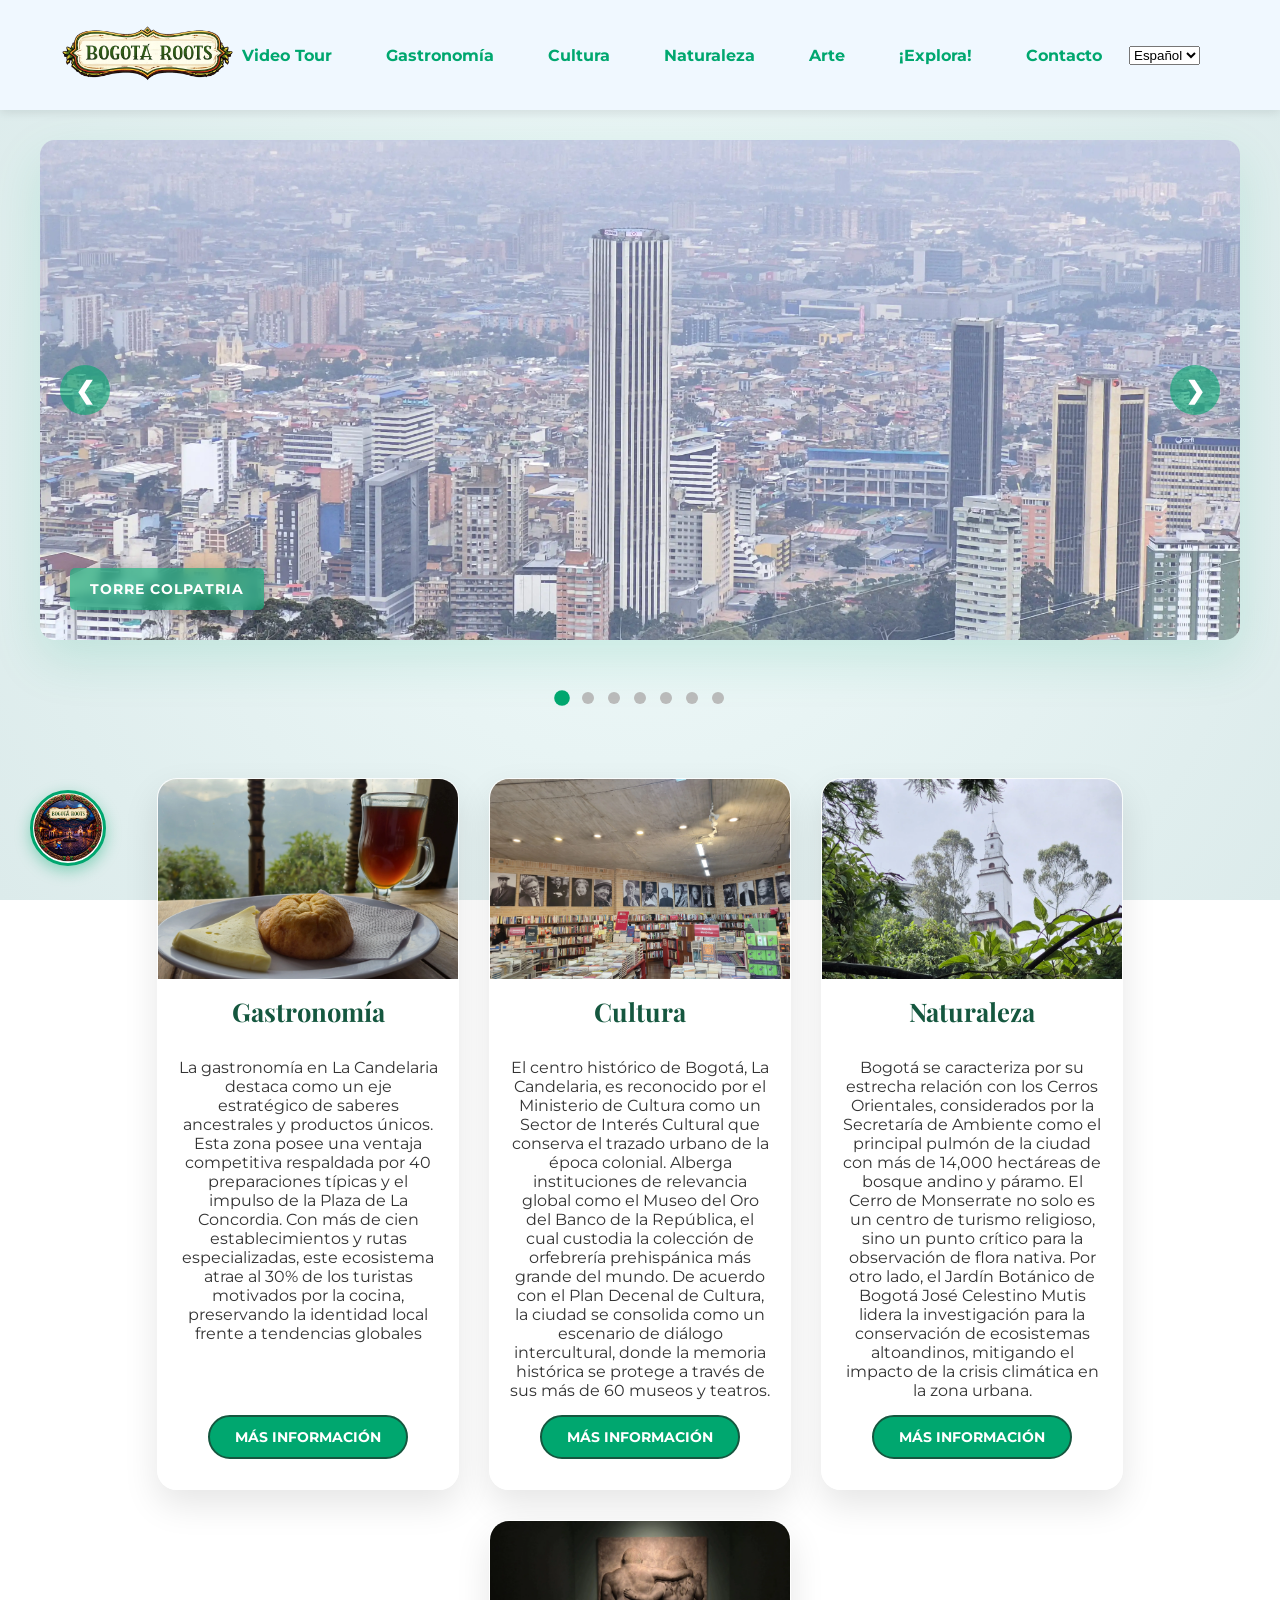
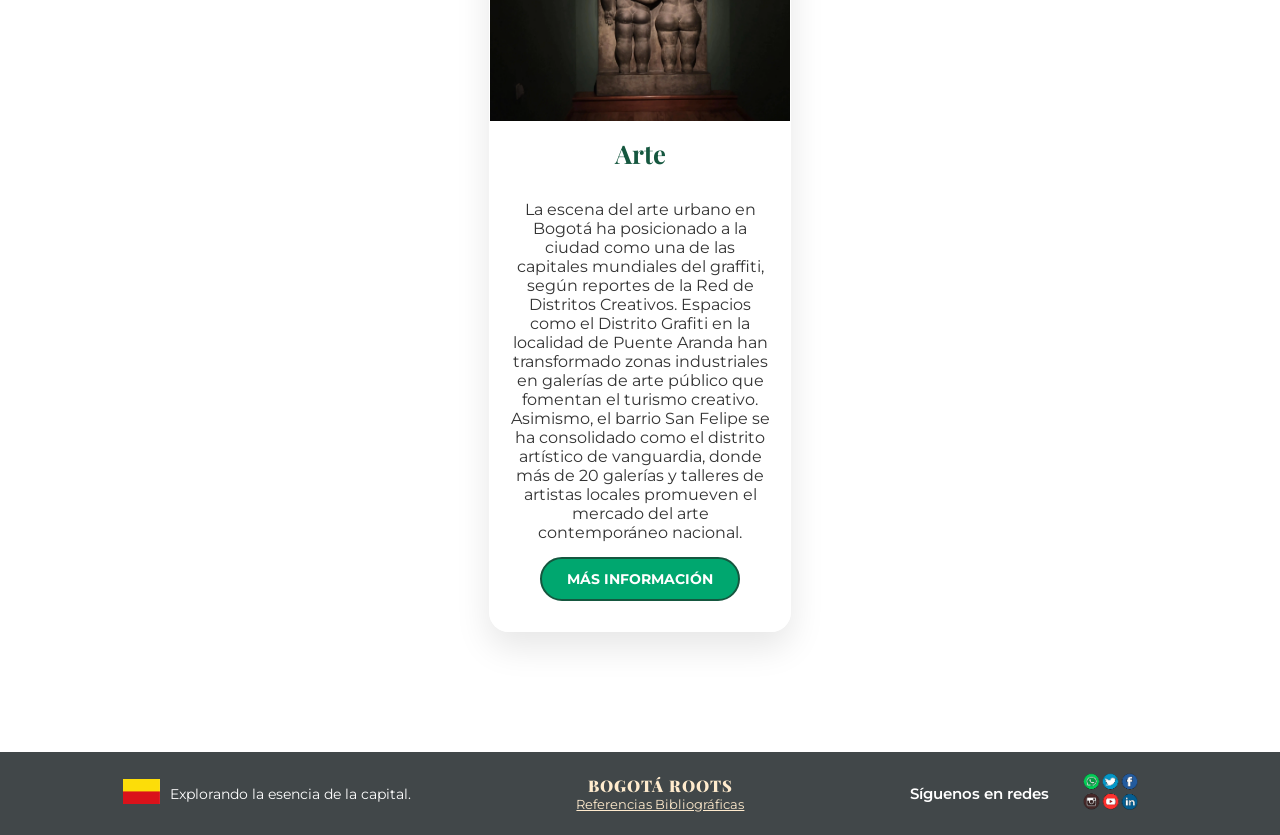
==== commit cabd74ee: "Add files via upload" ====
--- a/index.html
+++ b/index.html
@@ -9,12 +9,16 @@
 </head>
 <body>
     <header>
+        <div class="menu-icon" onclick="toggleMenu()" style="font-size: 35px; cursor: pointer; color: #00a76f; display: none;">&#9776;</div>
+        
         <div class="logo">
-            <img src="images/BR.png" alt="Logo" title="Bogotá Roots" style="cursor: pointer;" onclick="abrirGaleria()">
-        </div>
-        <nav>
+            <img src="images/BR.png" alt="Logo" title="Photo Gallery" style="cursor: pointer;" onclick="abrirGaleria()">
+        </div>
+        
+        <nav id="menu-principal">
+            <div class="cerrar-menu" onclick="toggleMenu()" style="display: none;">&times;</div>
             <ul>
-                <li><a href="#" onclick="abrirVideoTour(event)" data-key="nav-inicio">Video Tour</a></li>
+                <li><a href="#" onclick="abrirVideoTour(event); toggleMenu();" data-key="nav-inicio">Video Tour</a></li>
                 <li><a href="gastronomia.html" data-key="nav-gastronomia">Gastronomía</a></li>
                 <li><a href="cultura.html" data-key="nav-cultura">Cultura</a></li>
                 <li><a href="naturaleza.html" data-key="nav-naturaleza">Naturaleza</a></li>
@@ -23,6 +27,7 @@
                 <li><a href="contacto.html" data-key="nav-contacto">Contacto</a></li>
             </ul>
         </nav>
+
         <div class="idioma">
             <select id="language-select" onchange="changeLanguage()">
                 <option value="es">Español</option>
@@ -370,6 +375,30 @@
                 showSlides(); 
             }
         };
+        // =========================================
+        // FUNCIÓN DEL MENÚ HAMBURGUESA
+        // =========================================
+        function toggleMenu() {
+            var menu = document.getElementById("menu-principal");
+            if (menu.classList.contains("activo")) {
+                menu.classList.remove("activo");
+            } else {
+                menu.classList.add("activo");
+            }
+        }
+        // =========================================
+        // EFECTO CRISTAL EN EL HEADER AL HACER SCROLL
+        // =========================================
+        window.addEventListener("scroll", function() {
+            var header = document.querySelector("header");
+            // Si el usuario baja más de 50 píxeles, se activa el efecto
+            if (window.scrollY > 50) {
+                header.classList.add("header-scrolled");
+            } else {
+                // Si regresa arriba, vuelve a ser sólido
+                header.classList.remove("header-scrolled");
+            }
+        });
     </script>
 </body>
 </html>
--- a/css/estilos.css
+++ b/css/estilos.css
@@ -26,7 +26,6 @@
     margin-bottom: 25px;
 }
 
-
 h3, .tarjeta h3, .experiencia-item h4 {
     font-family: 'Playfair Display', serif;
     font-weight: 700;
@@ -41,6 +40,9 @@
     transition: 0.3s;
 }
 
+/* ========
+   HEADER 
+   ======== */
 header {
     display: flex;
     flex-wrap: wrap;
@@ -48,13 +50,37 @@
     align-items: center;
     background-color: aliceblue;
     color: black;
-    padding: 10px 40px 0px 40px;
+    padding: 5px 80px; /* Padding pequeño para un banner delgado */
     box-shadow: 0 2px 10px rgba(0,0,0,0.1);
+    position: sticky;
+    top: 0;
+    z-index: 9995; 
+    transition: background-color 0.4s ease, backdrop-filter 0.4s ease, box-shadow 0.4s ease;
 }
 
 header .logo img {
-    max-height: 100px;
+    max-height: 90px; /* Reducción física para no ensanchar el header */
     width: auto;
+    margin: 10px 0 -4px 0;
+    transform: scale(1.6); /* Escala visual para que se vea grande */
+    transition: transform 0.3s ease, filter 0.3s ease;
+}
+
+/* ANIMACIONES DEL LOGO DEL HEADER (PC Y MÓVIL) */
+header .logo img:hover, 
+header .logo img:active {
+    transform: scale(1.8) !important; /* Animación al pasar el mouse o tocar en móvil */
+    filter: drop-shadow(0px 5px 15px rgba(0, 167, 111, 0.4)); 
+}
+
+/* =========================================
+   CLASE DINÁMICA PARA EL HEADER AL BAJAR
+   ========================================= */
+header.header-scrolled {
+    background-color: rgba(240, 248, 255, 0.75) !important; 
+    backdrop-filter: blur(12px); 
+    -webkit-backdrop-filter: blur(12px);
+    box-shadow: 0 10px 30px rgba(0, 167, 111, 0.15); 
 }
 
 header nav ul {
@@ -78,6 +104,20 @@
     color: white;
     background-color: #00a76f;
     border-bottom: none;
+}
+
+nav ul li a[href="index.html"] {
+    background-color: #00a76f;
+    color: white;
+    padding: 10px 20px;
+    border-radius: 20px;
+    text-decoration: none;
+    font-weight: bold;
+    transition: 0.3s;
+}
+
+nav ul li a[href="index.html"]:hover {
+    background-color: #007d53;
 }
 
 .slideshow-container {
@@ -194,8 +234,6 @@
     box-shadow: 0 15px 35px rgba(0, 0, 0, 0.1);
     transition: 0.4s ease;
     border: 1px solid rgba(255, 255, 255, 0.3);
-
-   
     display: flex;
     flex-direction: column;
     min-height: 620px; 
@@ -203,8 +241,7 @@
 .tarjeta p {
     margin: 15px 20px;
     flex-grow: 1; 
-    display: flex;
-    align-items: center; 
+    display: block; 
 }
 
 .tarjeta:hover {
@@ -225,6 +262,7 @@
     align-self: center; 
     margin-bottom: 30px; 
     width: fit-content;
+    margin-top: auto; 
 }
 
 .btn {
@@ -247,11 +285,12 @@
     background-color: transparent;
     color: #00a76f;
 }
+
 /* ESTILOS PARA LA TARJETA DE REFERENCIAS (MODAL) */
 .modal-referencias {
     display: none; 
     position: fixed; 
-    z-index: 3000; 
+    z-index: 10002; 
     left: 0; top: 0;
     width: 100%; height: 100%;
     background-color: rgba(0,0,0,0.8);
@@ -284,11 +323,10 @@
 .cerrar-modal:hover { color: #00a76f; }
 
 /*FOOTER*/
-
 footer {
     background-color: rgba(45, 52, 54, 0.9);
     color: #ffffff;
-    padding: 60px 0 30px 0;
+    padding: 17px 0; 
     margin-top: 50px;
 }
 
@@ -312,9 +350,9 @@
 }
 
 .footer-flag {
-    height: 20px; 
+    height: 25px;
     width: auto;
-    margin: 0;
+    transition: transform 0.3s ease, filter 0.3s ease;
 }
 
 .legend-wrapper p {
@@ -322,19 +360,35 @@
     font-size: 14px;
 }
 
-.footer-flag {
-    height: 25px;
-    width: auto;
+.footer-flag:hover {
+    transform: scale(1.2); 
+    filter: drop-shadow(0px 4px 8px rgba(255, 255, 255, 0.4)); 
+}
+.footer-center {
+    text-align: center;
+    display: flex;
+    flex-direction: column;
+    align-items: center;
 }
 
 .footer-center h1 {
-    font-size: 1.2rem; 
+    font-size: 1rem; 
     color: blanchedalmond;
     margin: 0;
 }
+.footer-center p {
+    margin: 0; 
+    line-height: 1; 
+    padding: 0;
+}
+
+.footer-center p a {
+    display: inline-block; 
+    margin-top: -2px; 
+}
 
 .footer-social-img {
-    height: 50px; 
+    height: 45px; 
     width: auto;
     transition: transform 0.3s ease, filter 0.3s ease;
     cursor: pointer;
@@ -357,8 +411,6 @@
 }
 
 /* ESTILOS PÁGINA GASTRONOMÍA */
-
-
 .seccion-detalle {
     max-width: 1200px;
     margin: 40px auto;
@@ -372,16 +424,10 @@
     margin: 5px 0 5px 0;
     text-transform: uppercase;
     letter-spacing: 1px;
-    
-   
     background: linear-gradient(to right, #15573f, #00a76f);
     -webkit-background-clip: text;
     -webkit-text-fill-color: transparent;
-    
-    
     text-shadow: 2px 4px 10px rgba(0, 0, 0, 0.1);
-    
-    
     font-family: 'Montserrat', sans-serif;
 }
 .subtitulo {
@@ -391,14 +437,12 @@
     margin: 40px 0 20px 0;
 }
 
-
 .experiencias-grid {
     display: grid;
     grid-template-columns: repeat(auto-fit, minmax(300px, 1fr));
     gap: 30px;
     margin-bottom: 50px;
 }
-
 
 .experiencia-item {
     background: rgba(255, 255, 255, 0.7); 
@@ -416,7 +460,6 @@
     transform: translateY(-10px); 
 }
 
-
 .experiencia-item img {
     width: 100%;
     height: 250px;
@@ -438,47 +481,7 @@
     font-size: 1rem;
 }
 
-
-nav ul li a[href="index.html"] {
-    background-color: #00a76f;
-    color: white;
-    padding: 10px 20px;
-    border-radius: 20px;
-    text-decoration: none;
-    font-weight: bold;
-    transition: 0.3s;
-}
-
-nav ul li a[href="index.html"]:hover {
-    background-color: #007d53;
-}
-
-.footer-flag {
-    width: 40px;
-    height: auto;
-    margin-right: 10px;
-}
-
-.footer-social-img {
-    width: 120px;
-    height: auto;
-}
-
-@media (max-width: 800px) {
-    header {
-        flex-direction: column;
-    }
-    header nav ul {
-        flex-direction: column;
-        align-items: center;
-        margin-top: 20px;
-    }
-    header nav ul li {
-        margin: 10px 0;
-    }
-}
 /*REFERENCIAS (APA 7)*/
-
 .seccion-referencias {
     background-color: rgba(255, 255, 255, 0.5); 
     backdrop-filter: blur(5px);
@@ -538,14 +541,242 @@
 .lista-referencias a:hover {
     color: #6c5ce7; 
 }
-.modal-referencias {
+
+/* ESTILOS GALERÍA MINIMALISTA Y RENDIMIENTO EXTREMO */
+.galeria-grid {
+    display: grid;
+    grid-template-columns: repeat(auto-fill, minmax(250px, 1fr));
+    gap: 15px;
+    padding: 20px;
+}
+.galeria-grid img {
+    width: 100%;
+    height: 200px;
+    object-fit: cover;
+    border-radius: 10px;
+    transition: transform 0.3s ease, box-shadow 0.3s ease;
+    content-visibility: auto;
+    contain-intrinsic-size: 200px;
+}
+.galeria-grid img:hover {
+    transform: scale(1.05);
+    box-shadow: 0 10px 20px rgba(0,0,0,0.3);
+}
+
+/* ESTILOS MODAL DE VIDEO Y GENERALES */
+.modal {
     display: none; 
     position: fixed; 
-    z-index: 3000; 
+    z-index: 10000; 
     left: 0; 
+    top: 0; 
+    width: 100%; 
+    height: 100%; 
+    background-color: rgba(0,0,0,0.9);
+    backdrop-filter: blur(5px);
+}
+.modal-content {
+    position: relative;
+    margin: 5% auto;
+    width: 80%;
+    max-width: 800px;
+    background-color: #000;
+    border-radius: 15px;
+    overflow: hidden;
+    box-shadow: 0 0 30px rgba(0, 167, 111, 0.3);
+}
+.close {
+    position: absolute;
+    top: 10px;
+    right: 20px;
+    color: white;
+    font-size: 35px;
+    font-weight: bold;
+    cursor: pointer;
+    z-index: 2100;
+}
+
+.experiencia-item {
+    cursor: pointer; 
+}
+
+/* BOTÓN FLOTANTE DEL JUEGO */
+.boton-flotante {
+    position: fixed;
+    bottom: 30px;
+    left: 30px; 
+    z-index: 9990; 
+    transition: transform 0.3s ease, filter 0.3s ease;
+}
+
+.boton-flotante img {
+    width: 70px;
+    height: 70px;
+    object-fit: cover;
+    border-radius: 50%;
+    box-shadow: 0 5px 15px rgba(0, 167, 111, 0.4);
+    border: 3px solid #00a76f;
+    background-color: white;
+    transition: transform 0.3s ease;
+}
+
+.boton-flotante:hover {
+    transform: scale(1.1) translateY(-5px);
+    filter: drop-shadow(0px 8px 20px rgba(0, 167, 111, 0.6));
+}
+
+/* MODAL PARA EL VIDEO TOUR GLOBAL */
+#globalVideoTourModal {
+    display: none; 
+    position: fixed; 
+    z-index: 10001; 
+    left: 0; 
+    top: 0; 
+    width: 100%; 
+    height: 100%; 
+    background-color: rgba(0,0,0,0.9);
+    backdrop-filter: blur(10px);
+}
+
+#globalVideoTourModal .modal-content {
+    position: relative;
+    margin: 5% auto;
+    width: 90%;
+    max-width: 1000px; 
+    background-color: #000;
+    border-radius: 15px;
+    overflow: hidden;
+    box-shadow: 0 0 40px rgba(0, 167, 111, 0.4);
+    border: 1px solid #00a76f;
+}
+
+#globalVideoTourModal .close-tour {
+    position: absolute;
+    top: 10px;
+    right: 20px;
+    color: white;
+    font-size: 40px;
+    font-weight: bold;
+    cursor: pointer;
+    z-index: 10001;
+    transition: color 0.3s ease;
+}
+
+#globalVideoTourModal .close-tour:hover {
+    color: #00a76f;
+}
+
+.video-container {
+    position: relative;
+    padding-bottom: 56.25%; 
+    height: 0;
+    overflow: hidden;
+}
+
+.video-container iframe {
+    position: absolute;
     top: 0;
-    width: 100%; 
+    left: 0;
+    width: 100%;
     height: 100%;
-    background-color: rgba(0,0,0,0.8);
-    backdrop-filter: blur(5px);
+}
+
+/* =========================================
+   RESPONSIVE MÓVIL (MENÚ LATERAL IZQUIERDO)
+   ========================================= */
+@media (max-width: 800px) {
+    header {
+        justify-content: space-between; 
+        padding: 10px 20px;
+    }
+    
+    .menu-icon {
+        display: block !important;
+        order: 1; 
+    }
+    
+    .logo {
+        order: 2; 
+        margin: 0 auto; 
+    }
+    
+    .idioma {
+        order: 3; 
+    }
+    
+    #menu-principal {
+        position: fixed;
+        top: 0;
+        left: -300px; 
+        width: 250px;
+        height: 100vh;
+        
+        background-color: rgba(240, 248, 255, 0.70); 
+        backdrop-filter: blur(8px); 
+        -webkit-backdrop-filter: blur(8px); 
+        
+        box-shadow: 5px 0 20px rgba(0,0,0,0.2); 
+        transition: left 0.4s ease; 
+        z-index: 10005;
+        display: block; 
+        padding-top: 70px;
+    }
+    
+    #menu-principal.activo {
+        left: 0; 
+    }
+    
+    .cerrar-menu {
+        display: block !important;
+        position: absolute;
+        top: 15px;
+        right: 20px;
+        font-size: 40px;
+        color: #00a76f;
+        cursor: pointer;
+        font-weight: bold;
+    }
+    
+    header nav ul {
+        flex-direction: column;
+        align-items: flex-start;
+        padding-left: 20px;
+    }
+    
+    header nav ul li {
+        margin: 15px 0;
+        width: 100%;
+        text-align: left;
+    }
+
+    /* FOOTER APILADO EN MÓVIL */
+    .footer-container {
+        flex-direction: column;
+        text-align: center;
+        gap: 12px; 
+    }
+    
+    .footer-left, .footer-center, .footer-right {
+        width: 100%;
+        justify-content: center;
+    }
+    
+    .legend-wrapper {
+        justify-content: center; 
+    }
+    
+    .social-wrapper {
+        justify-content: center; 
+        flex-direction: column; 
+        gap: 5px; 
+    }
+
+    .footer-center {
+        margin-bottom: 0px; 
+    }
+
+    footer {
+        padding-top: 25px; 
+        padding-bottom: 30px; 
+    }
 }
